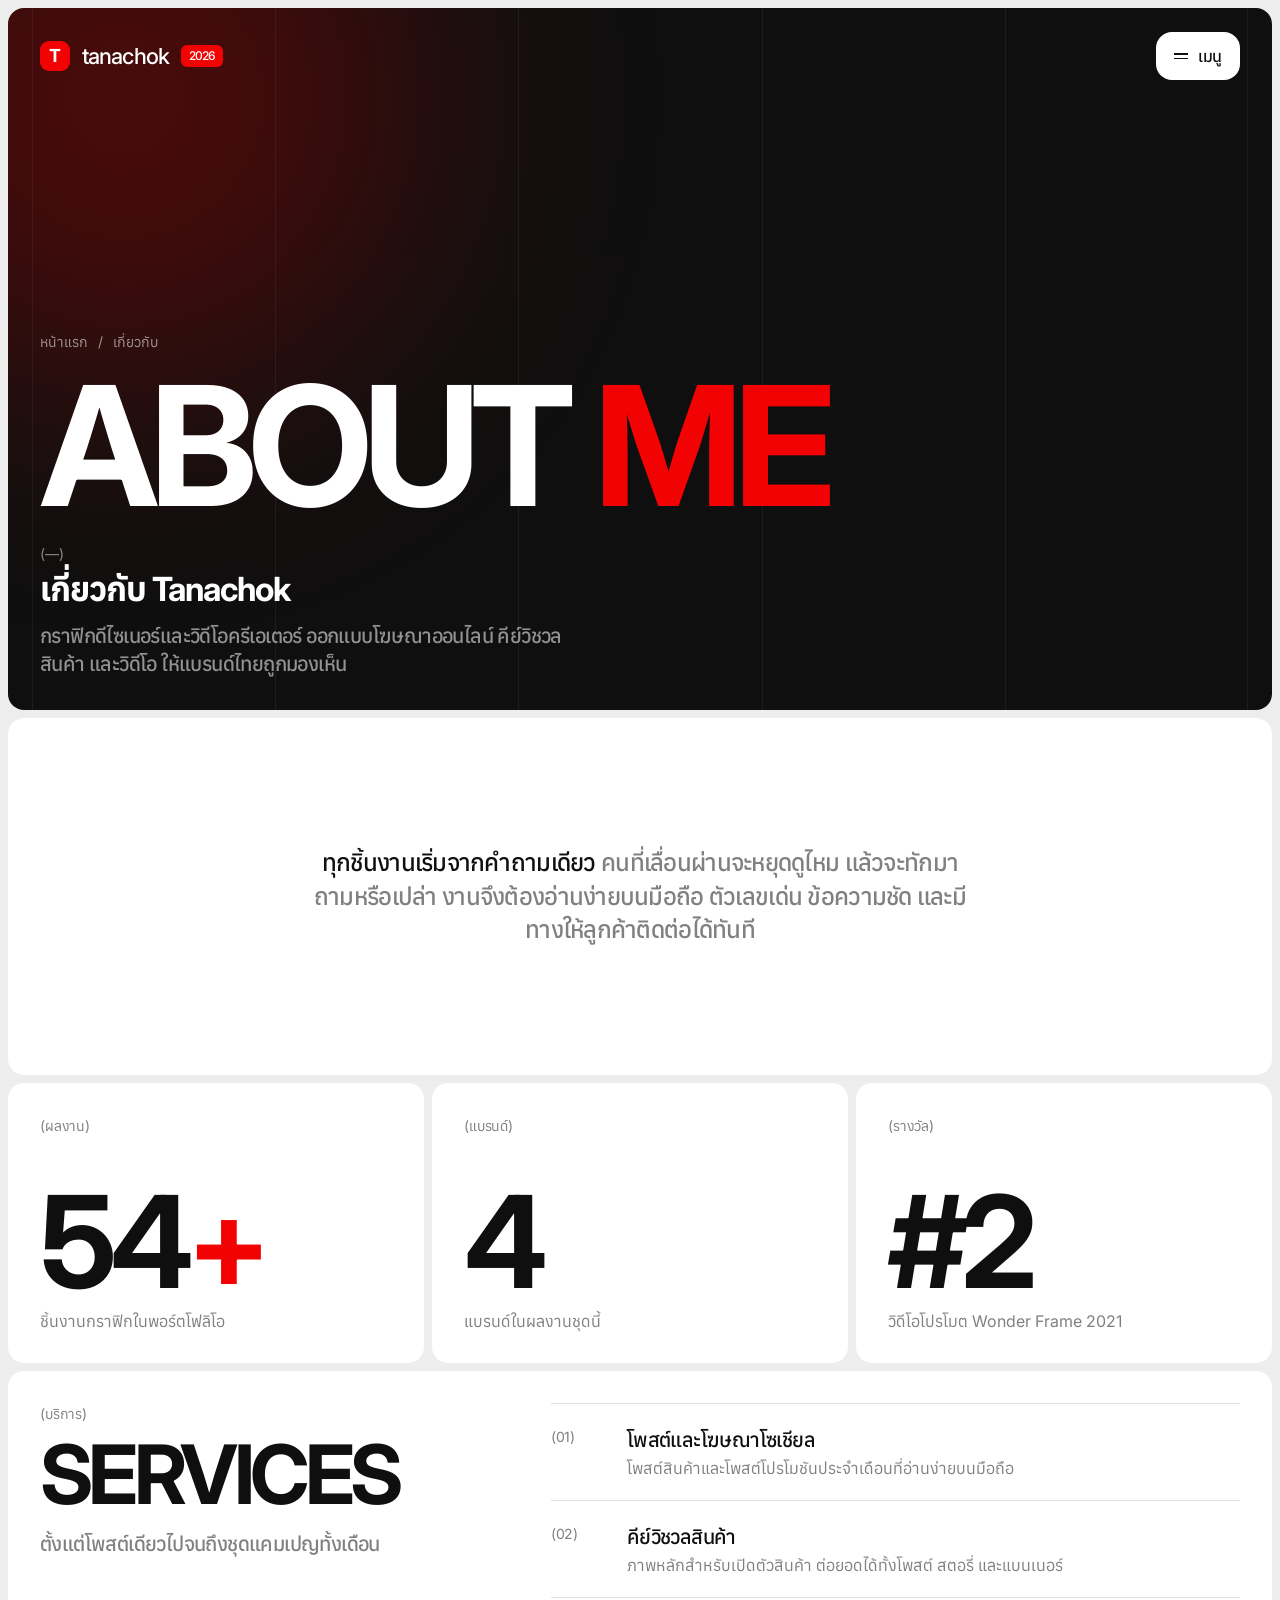
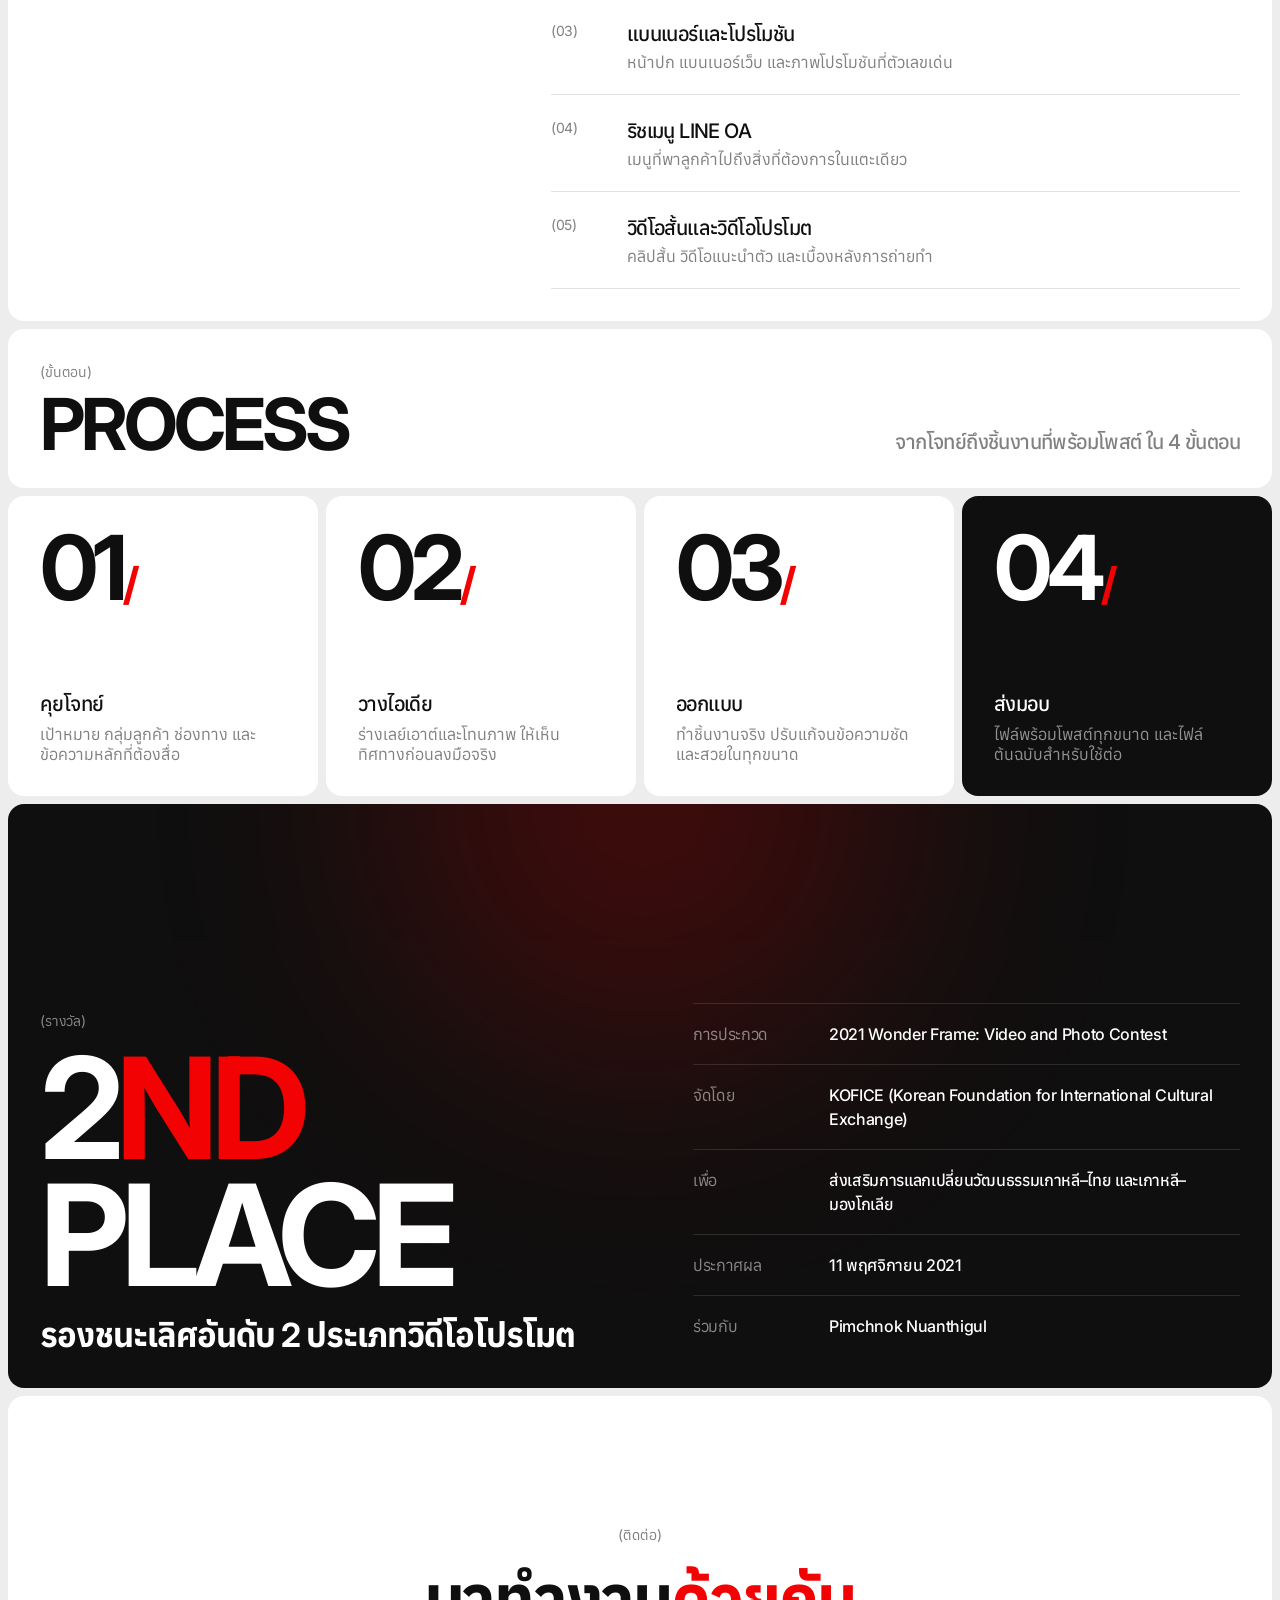
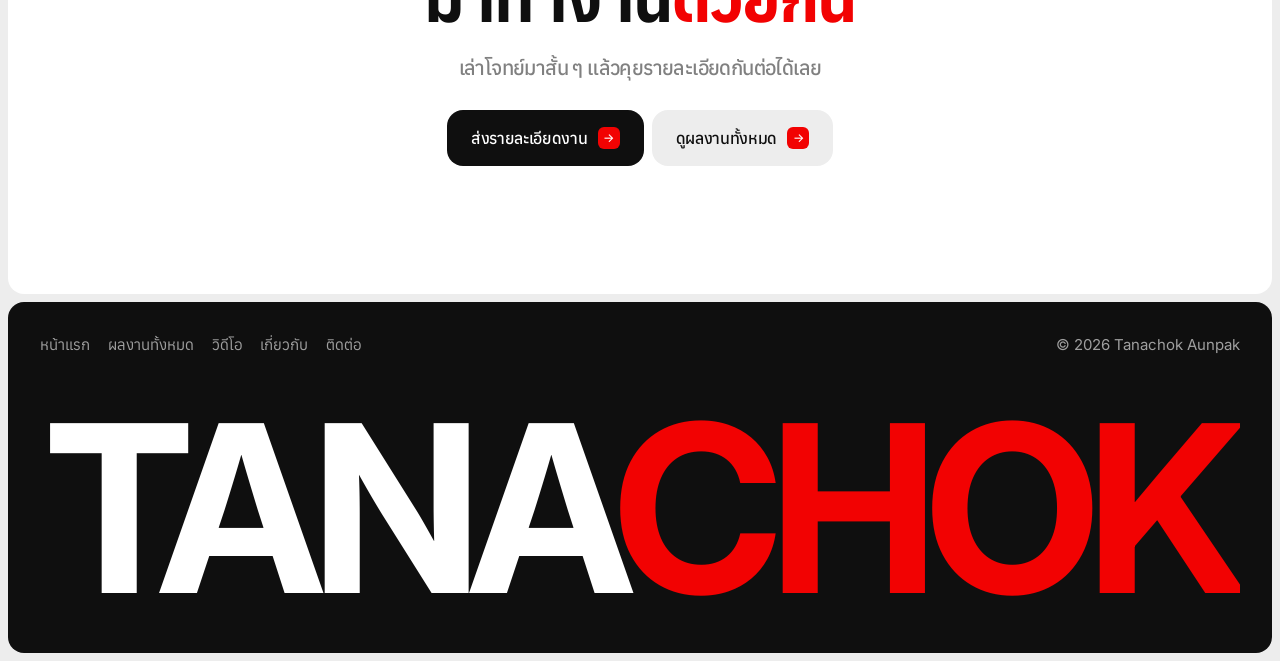
==== about.html @ 9e2f5c04 "Earth's Portfolio: Tanachok Aunpak portfolio website Co-Authored-By: Claude Opus 5.5 <noreply@anthro" ====
<!DOCTYPE html>
<html lang="th">
<head>
<meta charset="utf-8">
<meta name="viewport" content="width=device-width, initial-scale=1">
<title>เกี่ยวกับ — Tanachok Aunpak</title>
<meta name="description" content="Tanachok Aunpak กราฟิกดีไซเนอร์และวิดีโอครีเอเตอร์ บริการ ขั้นตอนการทำงาน และรางวัล">
<link rel="preconnect" href="https://fonts.googleapis.com">
<link rel="preconnect" href="https://fonts.gstatic.com" crossorigin>
<link href="https://fonts.googleapis.com/css2?family=Inter:opsz,wght@14..32,400..700&family=Anuphan:wght@400;500;700&display=swap" rel="stylesheet">
<link rel="stylesheet" href="assets/style.css">
<script type="application/ld+json">{"@context":"https://schema.org","@type":"Person","name":"Tanachok Aunpak","jobTitle":"Graphic Designer and Video Creator","award":"2nd place, Promotional Video, 2021 Wonder Frame: Video and Photo Contest (KOFICE)"}</script>
</head>
<body>
<main class="stack" id="top">
<section class="panel dark phead">
    <div class="vlines"><i></i><i></i><i></i><i></i><i></i></div>
    <span class="glow a"></span>
    <div class="bar">
      <a href="index.html" class="logo bi" style="--n:0" aria-label="Tanachok หน้าแรก"><span class="mk">T</span>tanachok<span class="badge">2026</span></a>
      <div class="menu bi" style="--n:1"><button class="menu-btn" type="button" aria-expanded="false" aria-haspopup="true"><i><b></b><b></b></i>เมนู</button><nav class="menu-list" aria-label="เมนูหลัก"><a href="index.html">หน้าแรก <span></span></a><a href="work.html">ผลงานทั้งหมด <span>(37)</span></a><hr><a href="eitanic.html">Eitanic <span>(02)</span></a><a href="sesante.html">Sesante Biolab <span>(03)</span></a><a href="tinted.html">Tinted Moisturizer <span>(04)</span></a><a href="phuriphat.html">Phuriphat Home <span>(05)</span></a><a href="video.html">วิดีโอ <span>(06)</span></a><hr><a href="about.html" aria-current="page">เกี่ยวกับ <span></span></a><a href="contact.html">ติดต่อ <span>→</span></a></nav></div>
    </div>
    <div class="in">
      <div class="crumb bi" style="--n:1"><a href="index.html">หน้าแรก</a><span>/</span><span>เกี่ยวกับ</span></div>
      <h1 class="disp fit bi" style="--n:2">About <span class="ac">me</span></h1>
      <div class="row"><div><p class="num bi" style="--n:3">(—)</p><p class="th-disp bi" style="--n:3;font-size:clamp(26px,2.6vw,40px);margin-top:6px">เกี่ยวกับ Tanachok</p><p class="t20 grey bi" style="--n:4;margin-top:12px;max-width:560px">กราฟิกดีไซเนอร์และวิดีโอครีเอเตอร์ ออกแบบโฆษณาออนไลน์ คีย์วิชวลสินค้า และวิดีโอ ให้แบรนด์ไทยถูกมองเห็น</p></div></div>
    </div>
  </section>
  <section class="panel stmt">
    <p class="t24 rv">ทุกชิ้นงานเริ่มจากคำถามเดียว <span class="grey">คนที่เลื่อนผ่านจะหยุดดูไหม แล้วจะทักมาถามหรือเปล่า งานจึงต้องอ่านง่ายบนมือถือ ตัวเลขเด่น ข้อความชัด และมีทางให้ลูกค้าติดต่อได้ทันที</span></p>
  </section>
  <section class="stats">
    <div class="panel stat rv" style="--n:0"><span class="num">(ผลงาน)</span><div><b class="disp"><span class="cu" data-to="60">60</span><span class="ac">+</span></b><p class="grey" style="margin-top:12px">ชิ้นงานกราฟิกในพอร์ตโฟลิโอ</p></div></div>
    <div class="panel stat rv" style="--n:1"><span class="num">(แบรนด์)</span><div><b class="disp"><span class="cu" data-to="4">4</span></b><p class="grey" style="margin-top:12px">แบรนด์ในผลงานชุดนี้</p></div></div>
    <div class="panel stat rv" style="--n:2"><span class="num">(รางวัล)</span><div><b class="disp">#<span class="cu" data-to="2">2</span></b><p class="grey" style="margin-top:12px">วิดีโอโปรโมต Wonder Frame 2021</p></div></div>
  </section>
  <section class="panel split" id="services">
    <div><span class="num rv">(บริการ)</span><h2 class="disp rv" style="--n:1;margin-top:14px">Services</h2><p class="t20 grey rv" style="--n:2;margin-top:18px;max-width:28ch">ตั้งแต่โพสต์เดียวไปจนถึงชุดแคมเปญทั้งเดือน</p></div>
    <div>
      <div class="srow rv"><span class="num">(01)</span><div><p class="t20">โพสต์และโฆษณาโซเชียล</p><p class="grey">โพสต์สินค้าและโพสต์โปรโมชันประจำเดือนที่อ่านง่ายบนมือถือ</p></div></div>
      <div class="srow rv"><span class="num">(02)</span><div><p class="t20">คีย์วิชวลสินค้า</p><p class="grey">ภาพหลักสำหรับเปิดตัวสินค้า ต่อยอดได้ทั้งโพสต์ สตอรี่ และแบนเนอร์</p></div></div>
      <div class="srow rv"><span class="num">(03)</span><div><p class="t20">แบนเนอร์และโปรโมชัน</p><p class="grey">หน้าปก แบนเนอร์เว็บ และภาพโปรโมชันที่ตัวเลขเด่น</p></div></div>
      <div class="srow rv"><span class="num">(04)</span><div><p class="t20">ริชเมนู LINE OA</p><p class="grey">เมนูที่พาลูกค้าไปถึงสิ่งที่ต้องการในแตะเดียว</p></div></div>
      <div class="srow rv"><span class="num">(05)</span><div><p class="t20">วิดีโอสั้นและวิดีโอโปรโมต</p><p class="grey">คลิปสั้น วิดีโอแนะนำตัว และเบื้องหลังการถ่ายทำ</p></div></div>
    </div>
  </section>
  <section class="panel strip-head" style="padding-bottom:var(--pad)"><div><span class="num rv">(ขั้นตอน)</span><h2 class="disp rv" style="--n:1;font-size:clamp(56px,5.6vw,88px);margin-top:10px">Process</h2></div><p class="t20 grey rv" style="--n:2;max-width:32ch">จากโจทย์ถึงชิ้นงานที่พร้อมโพสต์ ใน 4 ขั้นตอน</p></section>
  <section class="steps">
    <div class="panel step rv" style="--n:0"><b class="disp">01<span class="ac">/</span></b><div><p class="t20">คุยโจทย์</p><p class="grey" style="margin-top:6px">เป้าหมาย กลุ่มลูกค้า ช่องทาง และข้อความหลักที่ต้องสื่อ</p></div></div>
    <div class="panel step rv" style="--n:1"><b class="disp">02<span class="ac">/</span></b><div><p class="t20">วางไอเดีย</p><p class="grey" style="margin-top:6px">ร่างเลย์เอาต์และโทนภาพ ให้เห็นทิศทางก่อนลงมือจริง</p></div></div>
    <div class="panel step rv" style="--n:2"><b class="disp">03<span class="ac">/</span></b><div><p class="t20">ออกแบบ</p><p class="grey" style="margin-top:6px">ทำชิ้นงานจริง ปรับแก้จนข้อความชัดและสวยในทุกขนาด</p></div></div>
    <div class="panel step dark rv" style="--n:3"><b class="disp">04<span class="ac">/</span></b><div><p class="t20">ส่งมอบ</p><p class="grey" style="margin-top:6px">ไฟล์พร้อมโพสต์ทุกขนาด และไฟล์ต้นฉบับสำหรับใช้ต่อ</p></div></div>
  </section>
  <section class="panel dark award" id="award">
    <span class="glow"></span>
    <div class="grid">
      <div><span class="num rv">(รางวัล)</span><h2 class="disp rv" style="--n:1;margin-top:14px">2<span class="ac">nd</span> Place</h2><p class="th-disp rv" style="--n:2">รองชนะเลิศอันดับ 2 ประเภทวิดีโอโปรโมต</p></div>
      <dl class="dl rv" style="--n:2">
        <div><dt>การประกวด</dt><dd>2021 Wonder Frame: Video and Photo Contest</dd></div>
        <div><dt>จัดโดย</dt><dd>KOFICE (Korean Foundation for International Cultural Exchange)</dd></div>
        <div><dt>เพื่อ</dt><dd>ส่งเสริมการแลกเปลี่ยนวัฒนธรรมเกาหลี–ไทย และเกาหลี–มองโกเลีย</dd></div>
        <div><dt>ประกาศผล</dt><dd>11 พฤศจิกายน 2021</dd></div>
        <div><dt>ร่วมกับ</dt><dd>Pimchnok Nuanthigul</dd></div>
      </dl>
    </div>
  </section>
  <section class="panel cta">
    <span class="num rv">(ติดต่อ)</span>
    <h2 class="th-disp rv" style="--n:1">มาทำงาน<span class="ac">ด้วยกัน</span></h2>
    <p class="t20 grey rv" style="--n:2;margin-top:16px">เล่าโจทย์มาสั้น ๆ แล้วคุยรายละเอียดกันต่อได้เลย</p>
    <div class="btns rv" style="--n:3"><a href="contact.html" class="btn " ><span class="roll"><span>ส่งรายละเอียดงาน</span><span>ส่งรายละเอียดงาน</span></span><span class="ic">→</span></a><a href="work.html" class="btn ghost" ><span class="roll"><span>ดูผลงานทั้งหมด</span><span>ดูผลงานทั้งหมด</span></span><span class="ic">→</span></a></div>
  </section>
  <footer class="panel dark foot-panel">
    <div class="row"><nav aria-label="ลิงก์ท้ายเว็บ"><a href="index.html">หน้าแรก</a><a href="work.html">ผลงานทั้งหมด</a><a href="video.html">วิดีโอ</a><a href="about.html">เกี่ยวกับ</a><a href="contact.html">ติดต่อ</a></nav><span>© 2026 Tanachok Aunpak</span></div>
    <div class="mega disp fit">Tana<span class="ac">chok</span></div>
  </footer>
</main>

<script src="assets/site.js"></script>
</body>
</html>
---- assets/style.css ----
/* Tanachok Aunpak — portfolio
   Style: Guidy-inspired. Barlow Condensed italic display, Kanit italic for Thai display,
   Switzer + Anuphan body. Grey page, framed panels, one accent. */
:root{
  --page:#EDEDED;--ink:#0F0F0F;--white:#fff;--grey:#808080;--line:#E1E1E3;
  --acc:#F20202;
  --disp:"Inter Display","Inter","Anuphan",sans-serif;
  --body:"Inter","Anuphan",system-ui,sans-serif;
  --ease:cubic-bezier(.22,1,.36,1);
  --gap:8px;--r:16px;--pad:clamp(24px,3vw,32px);
}
*{box-sizing:border-box;margin:0;padding:0}
html{scroll-behavior:smooth;-webkit-text-size-adjust:100%}
body{background:var(--page);color:var(--ink);font-family:var(--body);font-optical-sizing:auto;font-weight:400;-webkit-font-smoothing:antialiased;overflow-x:hidden;padding:var(--gap)}
a{color:inherit;text-decoration:none}
img{display:block;max-width:100%}
button,input,textarea,select{font:inherit;color:inherit}
:focus-visible{outline:2px solid var(--acc);outline-offset:3px}
[id]{scroll-margin-top:16px}
.stack{display:grid;gap:var(--gap)}
.panel{border-radius:var(--r);background:var(--white);position:relative;overflow:hidden}
.pad{padding:var(--pad)}
.dark{background:var(--ink);color:#fff}

/* type */
.disp{font-family:var(--disp);font-style:normal;font-weight:700;text-transform:uppercase;letter-spacing:-.055em;line-height:.9;font-optical-sizing:auto}
.th-disp{font-family:"Inter","Anuphan",sans-serif;font-style:normal;font-weight:700;letter-spacing:-.03em;line-height:1.2}
.t20{font:500 20px/1.4 var(--body);letter-spacing:-.03em}
.t24{font:500 24px/1.4 var(--body);letter-spacing:-.03em}
.p{font-size:16px;line-height:1.65}
.grey{color:var(--grey)}
.dark .grey{color:rgba(255,255,255,.55)}
.num{font:400 14px/1.5 var(--body);color:var(--grey);letter-spacing:-.01em}
.dark .num{color:rgba(255,255,255,.5)}
.ac{color:var(--acc)}

/* motion */
@keyframes blurin{from{opacity:0;filter:blur(10px);transform:translateY(18px)}to{opacity:1;filter:blur(0);transform:none}}
.bi{animation:blurin .9s var(--ease) both;animation-delay:calc(var(--n,0) * 90ms + 150ms)}
.rv{opacity:0;filter:blur(10px);transform:translateY(22px);transition:opacity .9s var(--ease),filter .9s var(--ease),transform .9s var(--ease);transition-delay:calc(var(--n,0) * 80ms)}
.rv.in{opacity:1;filter:none;transform:none}
main{transition:opacity .45s var(--ease),filter .45s var(--ease),transform .45s var(--ease)}
body.leaving main{opacity:0;filter:blur(12px);transform:translateY(-10px)}

/* buttons */
.btn{display:inline-flex;align-items:center;gap:10px;height:56px;padding:0 24px;border-radius:var(--r);background:var(--ink);color:#fff;font:500 16px/1 var(--body);letter-spacing:-.02em;overflow:hidden;border:0;cursor:pointer;transition:transform .35s var(--ease)}
.btn:active{transform:scale(.97)}
.btn .roll{display:block;height:1.4em;line-height:1.4em;overflow:hidden}
.btn .roll span{display:block;transition:transform .45s var(--ease)}
.btn:hover .roll span{transform:translateY(-100%)}
.btn .ic{width:22px;height:22px;border-radius:6px;background:var(--acc);color:#fff;display:grid;place-items:center;font-size:12px;transition:transform .45s var(--ease)}
.btn:hover .ic{transform:rotate(-45deg)}
.btn.light{background:#fff;color:var(--ink)}
.btn.ghost{background:var(--page);color:var(--ink)}

/* top bar + menu */
.bar{position:absolute;left:0;right:0;top:0;z-index:20;display:flex;justify-content:space-between;align-items:center;padding:24px var(--pad)}
.logo{display:flex;align-items:center;gap:12px;font:500 22px/1 var(--body);letter-spacing:-.04em;color:#fff}
.logo .mk{width:30px;height:30px;border-radius:9px;background:var(--acc);display:grid;place-items:center;font:700 18px/1 var(--disp);color:#fff;letter-spacing:-.04em}
.badge{font:500 12px/1 var(--body);background:var(--acc);color:#fff;padding:5px 8px;border-radius:6px}
.menu{position:relative}
.menu-btn{display:flex;align-items:center;gap:10px;height:48px;padding:0 18px;border-radius:var(--r);background:#fff;color:var(--ink);border:0;font:500 16px/1 var(--body);letter-spacing:-.02em;cursor:pointer}
.menu-btn i{display:grid;gap:3px}
.menu-btn i b{display:block;width:14px;height:1.5px;background:var(--ink);transition:transform .35s var(--ease)}
.menu.open .menu-btn i b:first-child{transform:translateY(2.25px) rotate(45deg)}
.menu.open .menu-btn i b:last-child{transform:translateY(-2.25px) rotate(-45deg)}
.menu-list{position:absolute;right:0;top:56px;width:310px;background:#fff;color:var(--ink);border-radius:var(--r);padding:10px;opacity:0;transform:translateY(-8px) scale(.98);transform-origin:top right;pointer-events:none;transition:opacity .35s var(--ease),transform .4s var(--ease);box-shadow:0 20px 50px rgba(0,0,0,.18)}
.menu.open .menu-list{opacity:1;transform:none;pointer-events:auto}
.menu-list a{display:flex;justify-content:space-between;align-items:center;padding:12px;border-radius:10px;font:500 16px/1.2 var(--body);letter-spacing:-.02em;transition:background .25s}
.menu-list a:hover{background:var(--page)}
.menu-list a span{color:var(--grey);font-weight:400;font-size:14px}
.menu-list a[aria-current="page"]{background:var(--page)}
.menu-list a[aria-current="page"] span{color:var(--acc)}
.menu-list hr{border:0;border-top:1px solid var(--line);margin:6px 12px}

/* hero (home) */
.hero{min-height:calc(100svh - 16px);display:flex;flex-direction:column;justify-content:flex-end;isolation:isolate}
.vlines{position:absolute;inset:0;display:grid;grid-template-columns:repeat(5,1fr);padding:0 24px;pointer-events:none;z-index:-1}
.vlines i{border-left:1px solid rgba(255,255,255,.06)}
.vlines i:last-child{border-right:1px solid rgba(255,255,255,.06)}
.glow{position:absolute;border-radius:50%;background:var(--acc);filter:blur(130px);opacity:.26;z-index:-1;animation:drift 14s ease-in-out infinite alternate;pointer-events:none}
.glow.a{width:46vw;height:46vw;left:-14vw;top:-16vw}
.glow.b{width:34vw;height:34vw;right:-8vw;bottom:-12vw;opacity:.2;animation-delay:-6s}
@keyframes drift{to{transform:translate(4vw,3vw) scale(1.08)}}
.roles{position:absolute;left:var(--pad);top:132px;display:grid;gap:6px}
.roles span{display:flex;gap:14px;font:500 18px/1.3 var(--body);letter-spacing:-.02em;color:rgba(255,255,255,.85)}
.roles span em{font-style:normal;color:rgba(255,255,255,.4);font-weight:400;font-size:14px;width:34px}
.hero h1{position:relative;z-index:1;padding:0 clamp(16px,2vw,24px);font-size:clamp(96px,15.6vw,260px);text-align:right;white-space:nowrap}
.hero .foot{display:flex;justify-content:space-between;align-items:flex-end;gap:32px;padding:28px var(--pad) var(--pad)}
.hero .foot p{max-width:520px}

/* page head (inner pages) */
.phead{min-height:min(78svh,720px);display:flex;flex-direction:column;justify-content:flex-end;isolation:isolate}
.phead .in{padding:0 var(--pad) var(--pad);display:grid;grid-template-columns:minmax(0,1fr);gap:22px}
.phead h1,.next .fit{min-width:0;max-width:100%}
.phead h1{font-size:clamp(88px,13vw,220px);white-space:nowrap}
.phead .row{display:flex;justify-content:space-between;align-items:flex-end;gap:32px;flex-wrap:wrap}
.phead .row p{max-width:560px}
.crumb{display:flex;gap:10px;align-items:center;font:400 14px/1 var(--body);color:rgba(255,255,255,.55)}
.crumb a:hover{color:#fff}

/* fit-to-width words */
.fit{white-space:nowrap}

/* contents cards */
.cgrid{display:grid;grid-template-columns:repeat(3,1fr);gap:var(--gap)}
.card{display:flex;flex-direction:column;justify-content:space-between;min-height:451px;padding:var(--pad);transition:background .4s var(--ease)}
.card .hd{display:flex;justify-content:space-between;gap:16px}
.card .vis{position:relative;flex:1;display:grid;place-items:center;margin:20px 0}
.card .vis .f{position:absolute;width:42%;aspect-ratio:3/4;border-radius:12px;overflow:hidden;background:var(--page);box-shadow:0 12px 30px rgba(0,0,0,.12);transition:transform .7s var(--ease)}
.card .vis .f img{width:100%;height:100%;object-fit:cover}
.card .vis .f:nth-child(1){transform:rotate(-10deg) translateX(-34%)}
.card .vis .f:nth-child(2){transform:translateY(-4%);z-index:2}
.card .vis .f:nth-child(3){transform:rotate(10deg) translateX(34%)}
.card:hover .vis .f:nth-child(1){transform:rotate(-14deg) translateX(-56%)}
.card:hover .vis .f:nth-child(2){transform:translateY(-10%) scale(1.04)}
.card:hover .vis .f:nth-child(3){transform:rotate(14deg) translateX(56%)}
.card:hover{background:#FAFAFA}
.card.dark:hover{background:#181818}
.card .go{display:flex;justify-content:space-between;align-items:center}
.card .go b{width:28px;height:28px;border-radius:8px;background:var(--page);display:grid;place-items:center;font-weight:400;transition:transform .45s var(--ease),background .3s,color .3s}
.card:hover .go b{transform:rotate(-45deg);background:var(--acc);color:#fff}
.card.dark .go b{background:rgba(255,255,255,.1)}
.rings{position:relative;width:min(290px,70%);aspect-ratio:1/1}
.rings i{position:absolute;inset:0;margin:auto;border-radius:50%;background:var(--acc);transition:transform .7s var(--ease)}
.rings i:nth-child(1){width:100%;height:100%;opacity:.1}
.rings i:nth-child(2){width:75%;height:75%;opacity:.18}
.rings i:nth-child(3){width:50%;height:50%;opacity:.9}
.rings b{position:absolute;inset:0;display:grid;place-items:center;font:700 56px/1 var(--disp);color:#fff;letter-spacing:-.05em}
.card:hover .rings i:nth-child(1){transform:scale(1.06)}
.card:hover .rings i:nth-child(2){transform:scale(1.1)}
.card .big{font-size:clamp(84px,8vw,128px)}

/* statement */
.stmt{text-align:center;padding:clamp(80px,10vw,140px) 24px}
.stmt p{max-width:660px;margin:0 auto}
.stmt .btn{margin-top:28px}

/* stats */
.stats{display:grid;grid-template-columns:repeat(3,1fr);gap:var(--gap)}
.stat{padding:var(--pad);display:flex;flex-direction:column;justify-content:space-between;min-height:280px}
.stat b{display:block;font-size:clamp(96px,10vw,160px)}

/* recent strip */
.strip-head{display:flex;justify-content:space-between;align-items:flex-end;gap:24px;padding:var(--pad) var(--pad) 0}
.strip{display:grid;grid-template-columns:repeat(6,1fr);gap:var(--gap);padding:24px var(--pad) var(--pad)}
.strip a{aspect-ratio:1/1;border-radius:12px;overflow:hidden;background:var(--page)}
.strip img{width:100%;height:100%;object-fit:cover;transition:transform .9s var(--ease)}
.strip a:hover img{transform:scale(1.06)}

/* split panels */
.split{display:grid;grid-template-columns:minmax(0,.8fr) minmax(0,1.2fr);gap:clamp(24px,4vw,64px);padding:var(--pad)}
.split h2{font-size:clamp(64px,6.4vw,104px)}
.srow{display:grid;grid-template-columns:60px 1fr;gap:16px;padding:22px 0;border-top:1px solid var(--line);transition:padding .45s var(--ease)}
.srow:last-child{border-bottom:1px solid var(--line)}
.srow:hover{padding-left:12px}
.srow .t20{transition:color .3s}
.srow:hover .t20{color:var(--acc)}
.srow p.grey{margin-top:4px}
.dark .srow{border-color:rgba(255,255,255,.12)}

/* steps */
.steps{display:grid;grid-template-columns:repeat(4,1fr);gap:var(--gap)}
.step{padding:var(--pad);min-height:300px;display:flex;flex-direction:column;justify-content:space-between}
.step b{font-size:clamp(72px,7vw,112px)}
.step b .ac{font-size:.5em}

/* award */
.award{padding:var(--pad);isolation:isolate}
.award .glow{width:40vw;height:40vw;left:30%;top:-20vw;opacity:.22}
.award .grid{display:grid;grid-template-columns:minmax(0,1.1fr) minmax(0,1fr);gap:clamp(24px,4vw,64px);align-items:end;min-height:520px}
.award h2{font-size:clamp(96px,11vw,180px)}
.award .th-disp{font-size:clamp(28px,2.6vw,40px);margin-top:18px}
.dl div{display:grid;grid-template-columns:120px 1fr;gap:16px;padding:18px 0;border-top:1px solid var(--line);font:500 16px/1.5 var(--body);letter-spacing:-.02em}
.dl dt{color:var(--grey);font-weight:400}
.dark .dl div{border-color:rgba(255,255,255,.12)}
.dark .dl dt{color:rgba(255,255,255,.5)}

/* cta panel */
.cta{text-align:center;padding:clamp(80px,10vw,140px) 24px}
.cta h2{font-size:clamp(40px,5vw,72px);max-width:14ch;margin:16px auto 0}
.cta .btns{display:flex;justify-content:center;flex-wrap:wrap;gap:var(--gap);margin-top:28px}

/* work gallery */
.filters{display:flex;flex-wrap:wrap;gap:8px;align-items:center;padding:var(--pad)}
.filters .lbl{font:400 14px/1 var(--body);color:var(--grey);margin-right:6px}
.filters .sep{width:1px;height:28px;background:var(--line);margin:0 8px}
.chip{height:40px;padding:0 16px;border-radius:800px;border:0;background:var(--page);font:500 15px/1 var(--body);letter-spacing:-.02em;cursor:pointer;transition:background .3s,color .3s}
.chip:hover{background:#E2E2E2}
.chip[aria-pressed="true"]{background:var(--ink);color:#fff}
.chip small{font-weight:400;opacity:.55;margin-left:6px}
.count{margin-left:auto;font:400 14px/1 var(--body);color:var(--grey)}
.masonry{columns:3;column-gap:var(--gap)}
.tile{break-inside:avoid;margin-bottom:var(--gap);display:block;width:100%;border:0;text-align:left;cursor:zoom-in;padding:10px;background:#fff;border-radius:var(--r);transition:opacity .4s var(--ease),transform .4s var(--ease)}
.tile .im{border-radius:10px;overflow:hidden;background:var(--page)}
.tile img{width:100%;height:auto;transition:transform .9s var(--ease)}
.tile:hover img{transform:scale(1.035)}
.tile .cap{display:flex;justify-content:space-between;gap:12px;padding:12px 6px 4px;font:500 15px/1.3 var(--body);letter-spacing:-.02em}
.tile .cap span{color:var(--grey);font-weight:400;font-size:14px}
.tile.hide{display:none}

/* lightbox */
.lb{position:fixed;inset:0;z-index:100;background:rgba(15,15,15,.94);display:grid;grid-template-rows:auto 1fr auto;opacity:0;pointer-events:none;transition:opacity .35s var(--ease)}
.lb.open{opacity:1;pointer-events:auto}
.lb .top{display:flex;justify-content:space-between;align-items:center;padding:20px 24px;color:#fff}
.lb .stage{display:grid;place-items:center;padding:0 72px;min-height:0}
.lb .stage img{max-width:100%;max-height:calc(100svh - 170px);border-radius:12px;object-fit:contain;transition:opacity .25s,filter .35s}
.lb .stage img.swap{opacity:0;filter:blur(8px)}
.lb .bot{display:flex;justify-content:center;gap:8px;padding:20px}
.lb button{height:44px;min-width:44px;padding:0 16px;border-radius:12px;border:0;background:rgba(255,255,255,.1);color:#fff;cursor:pointer;font:500 15px/1 var(--body);transition:background .25s}
.lb button:hover{background:var(--acc)}
.lb .cap{font:500 15px/1.4 var(--body)}
.lb .cap span{color:rgba(255,255,255,.55);font-weight:400;margin-left:10px}

/* case study */
.meta4{display:grid;grid-template-columns:repeat(4,1fr);gap:var(--gap)}
.meta4 div{padding:var(--pad)}
.meta4 dt{font:400 14px/1 var(--body);color:var(--grey);margin-bottom:12px}
.meta4 dd{font:500 20px/1.35 var(--body);letter-spacing:-.03em}
.two{display:grid;grid-template-columns:1fr 1fr;gap:var(--gap)}
.two .panel{padding:var(--pad);min-height:320px;display:flex;flex-direction:column;justify-content:space-between;gap:40px}
.two h3{font-size:clamp(56px,5vw,80px)}
.feature{padding:var(--pad)}
.feature .im{max-width:min(100%,860px);margin:0 auto;border-radius:12px;overflow:hidden;background:var(--page);cursor:zoom-in}
.feature .im img{width:100%;height:auto}
.palette{display:flex;gap:var(--gap);margin-top:14px}
.palette i{flex:1;height:64px;border-radius:12px;position:relative}
.palette i span{position:absolute;left:10px;bottom:8px;font:500 12px/1 var(--body);font-style:normal;color:#fff;mix-blend-mode:difference}
.next>div{min-width:0;flex:1}
.next{display:flex;justify-content:space-between;align-items:flex-end;gap:24px;padding:var(--pad);min-height:340px;isolation:isolate}
.next .disp{font-size:clamp(88px,12vw,200px)}
.next .arrow{width:72px;height:72px;border-radius:20px;background:var(--acc);color:#fff;display:grid;place-items:center;font-size:28px;transition:transform .5s var(--ease)}
.next:hover .arrow{transform:rotate(-45deg)}

/* contact */
.ways{display:grid;gap:var(--gap)}
.ways a,.ways div{display:flex;justify-content:space-between;align-items:center;gap:16px;padding:20px 22px;border-radius:12px;background:var(--page);font:500 18px/1.3 var(--body);letter-spacing:-.02em}
.ways small{font:400 14px/1 var(--body);color:var(--grey)}
.form{display:grid;gap:18px}
.form[hidden]{display:none}
.field{display:grid;gap:8px}
.field label{font:400 14px/1 var(--body);color:var(--grey)}
.field input,.field textarea{width:100%;border:0;border-radius:12px;background:var(--page);padding:16px 18px;font:500 17px/1.4 var(--body);letter-spacing:-.02em;resize:vertical}
.field input:focus,.field textarea:focus{outline:2px solid var(--ink);outline-offset:0}
.field .err{font:400 13px/1.3 var(--body);color:var(--acc);display:none}
.field.bad .err{display:block}
.field.bad input,.field.bad textarea{outline:2px solid var(--acc)}
.chips{display:flex;flex-wrap:wrap;gap:8px}
.done{display:none;padding:22px;border-radius:12px;background:var(--page)}
.done.on{display:block}
.done pre{white-space:pre-wrap;font:400 15px/1.6 var(--body);margin:14px 0;background:#fff;border-radius:10px;padding:14px}

/* footer */
.foot-panel{padding:var(--pad)}
.foot-panel .row{display:flex;justify-content:space-between;gap:16px;flex-wrap:wrap;font:400 15px/1.4 var(--body);color:rgba(255,255,255,.6)}
.foot-panel nav{display:flex;flex-wrap:wrap;gap:18px}
.foot-panel nav a:hover{color:#fff}
.mega{font-size:clamp(90px,19vw,340px);text-align:center;margin:48px 0 8px;white-space:nowrap;overflow:hidden}

/* mobile */
@media (max-width:1000px){
  .meta4{grid-template-columns:1fr 1fr}
  .steps{grid-template-columns:1fr 1fr}
  .masonry{columns:2}
}
@media (max-width:760px){
  .hero h1{font-size:25vw;text-align:left}
  .hero .foot{flex-direction:column;align-items:flex-start}
  .roles{top:110px}
  .vlines{grid-template-columns:repeat(3,1fr)}
  .phead{min-height:62svh}
  .phead h1{font-size:22vw}
  .cgrid,.stats,.two,.split,.award .grid{grid-template-columns:1fr}
  .card{min-height:400px}
  .award .grid{min-height:0}
  .strip{grid-template-columns:repeat(3,1fr)}
  .strip-head{flex-direction:column;align-items:flex-start}
  .steps{grid-template-columns:1fr}
  .step{min-height:220px}
  .meta4{grid-template-columns:1fr 1fr}
  .masonry{columns:1}
  .filters .sep{display:none}
  .count{margin-left:0;width:100%}
  .lb .stage{padding:0 12px}
  .menu-list{width:min(310px,calc(100vw - 48px))}
  .badge{display:none}
  .next{flex-direction:column;align-items:flex-start;min-height:260px}
}
@media (prefers-reduced-motion:reduce){
  html{scroll-behavior:auto}
  .bi,.glow{animation:none}
  .rv{filter:none;transform:none;transition:opacity .4s}
  main{transition:none}
}

/* video */
.vfeat{display:grid;grid-template-columns:minmax(0,1.4fr) minmax(0,1fr);gap:clamp(24px,4vw,64px);padding:var(--pad);align-items:end}
.vgrid{columns:4;column-gap:var(--gap)}
.vcard{break-inside:avoid;margin-bottom:var(--gap);display:block;background:#fff;border-radius:var(--r);padding:10px;transition:opacity .4s var(--ease)}
.vcard.hide{display:none}
.vthumb{position:relative;border-radius:10px;overflow:hidden;background:var(--ink)}
.vthumb img{width:100%;height:auto;transition:transform .9s var(--ease),filter .5s}
.vcard:hover .vthumb img,.vfeat:hover .vthumb img{transform:scale(1.04);filter:brightness(.85)}
.play{position:absolute;left:50%;top:50%;width:58px;height:58px;margin:-29px 0 0 -29px;border-radius:50%;background:var(--acc);color:#fff;display:grid;place-items:center;font-size:18px;padding-left:3px;box-shadow:0 10px 30px rgba(0,0,0,.25);transition:transform .45s var(--ease)}
.vcard:hover .play,.vfeat:hover .play{transform:scale(1.12)}
.vbadge{position:absolute;left:10px;top:10px;font:500 12px/1 var(--body);background:rgba(15,15,15,.75);color:#fff;padding:7px 9px;border-radius:8px}
.vcard .cap{padding:12px 6px 4px}
.vcard .cap p{font:500 16px/1.35 var(--body);letter-spacing:-.02em}
.vcard .cap .row{display:flex;justify-content:space-between;align-items:center;gap:10px;margin-top:8px;font:400 13px/1 var(--body);color:var(--grey)}
.vcard .cap .alt{color:var(--ink);text-decoration:underline;text-underline-offset:3px}
.vcard .cap .alt:hover{color:var(--acc)}
.note{font:400 14px/1.5 var(--body);color:var(--grey)}
@media (max-width:1100px){.vgrid{columns:3}}
@media (max-width:760px){.vgrid{columns:2}.vfeat{grid-template-columns:1fr}.play{width:46px;height:46px;margin:-23px 0 0 -23px}}
@media (max-width:420px){.vgrid{columns:1}}
.ways div{background:none;border-radius:0;border-bottom:1px solid var(--line);padding:18px 2px;min-height:58px}
.ways div:first-child{border-top:1px solid var(--line)}
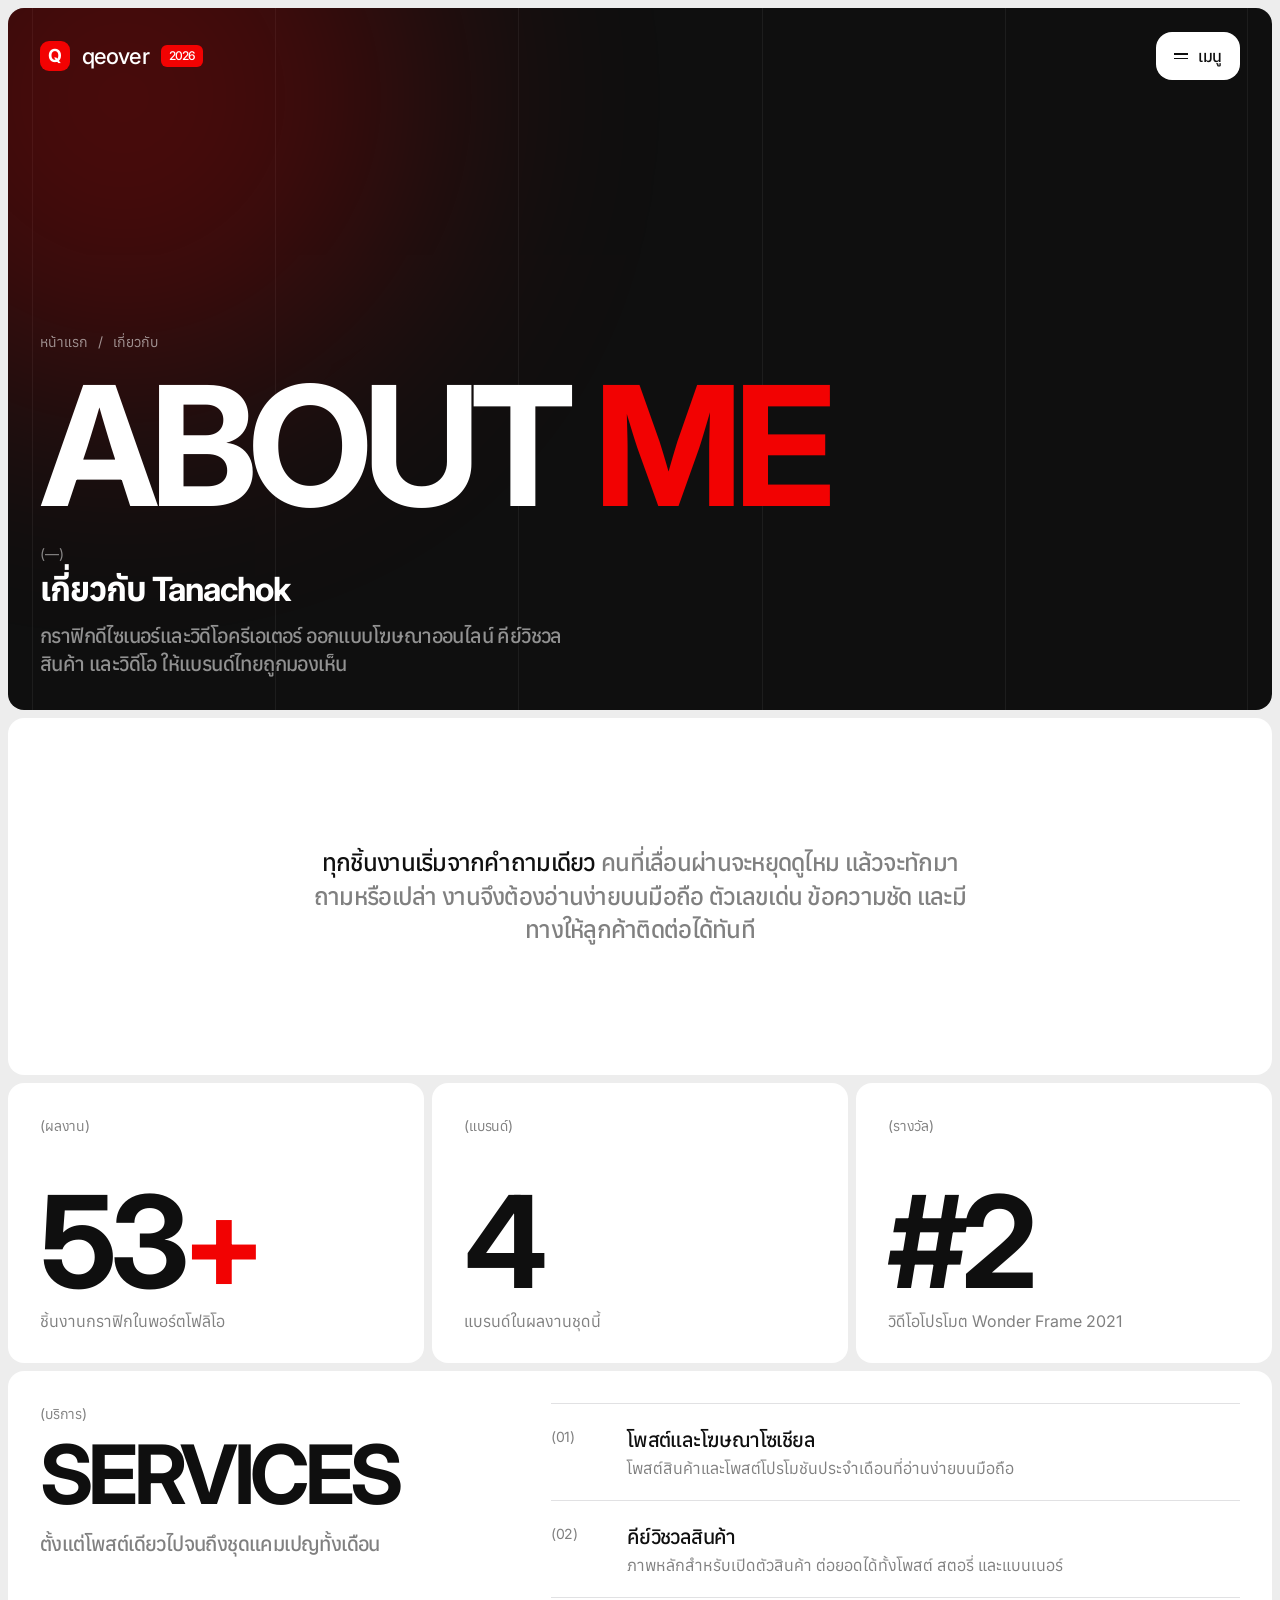
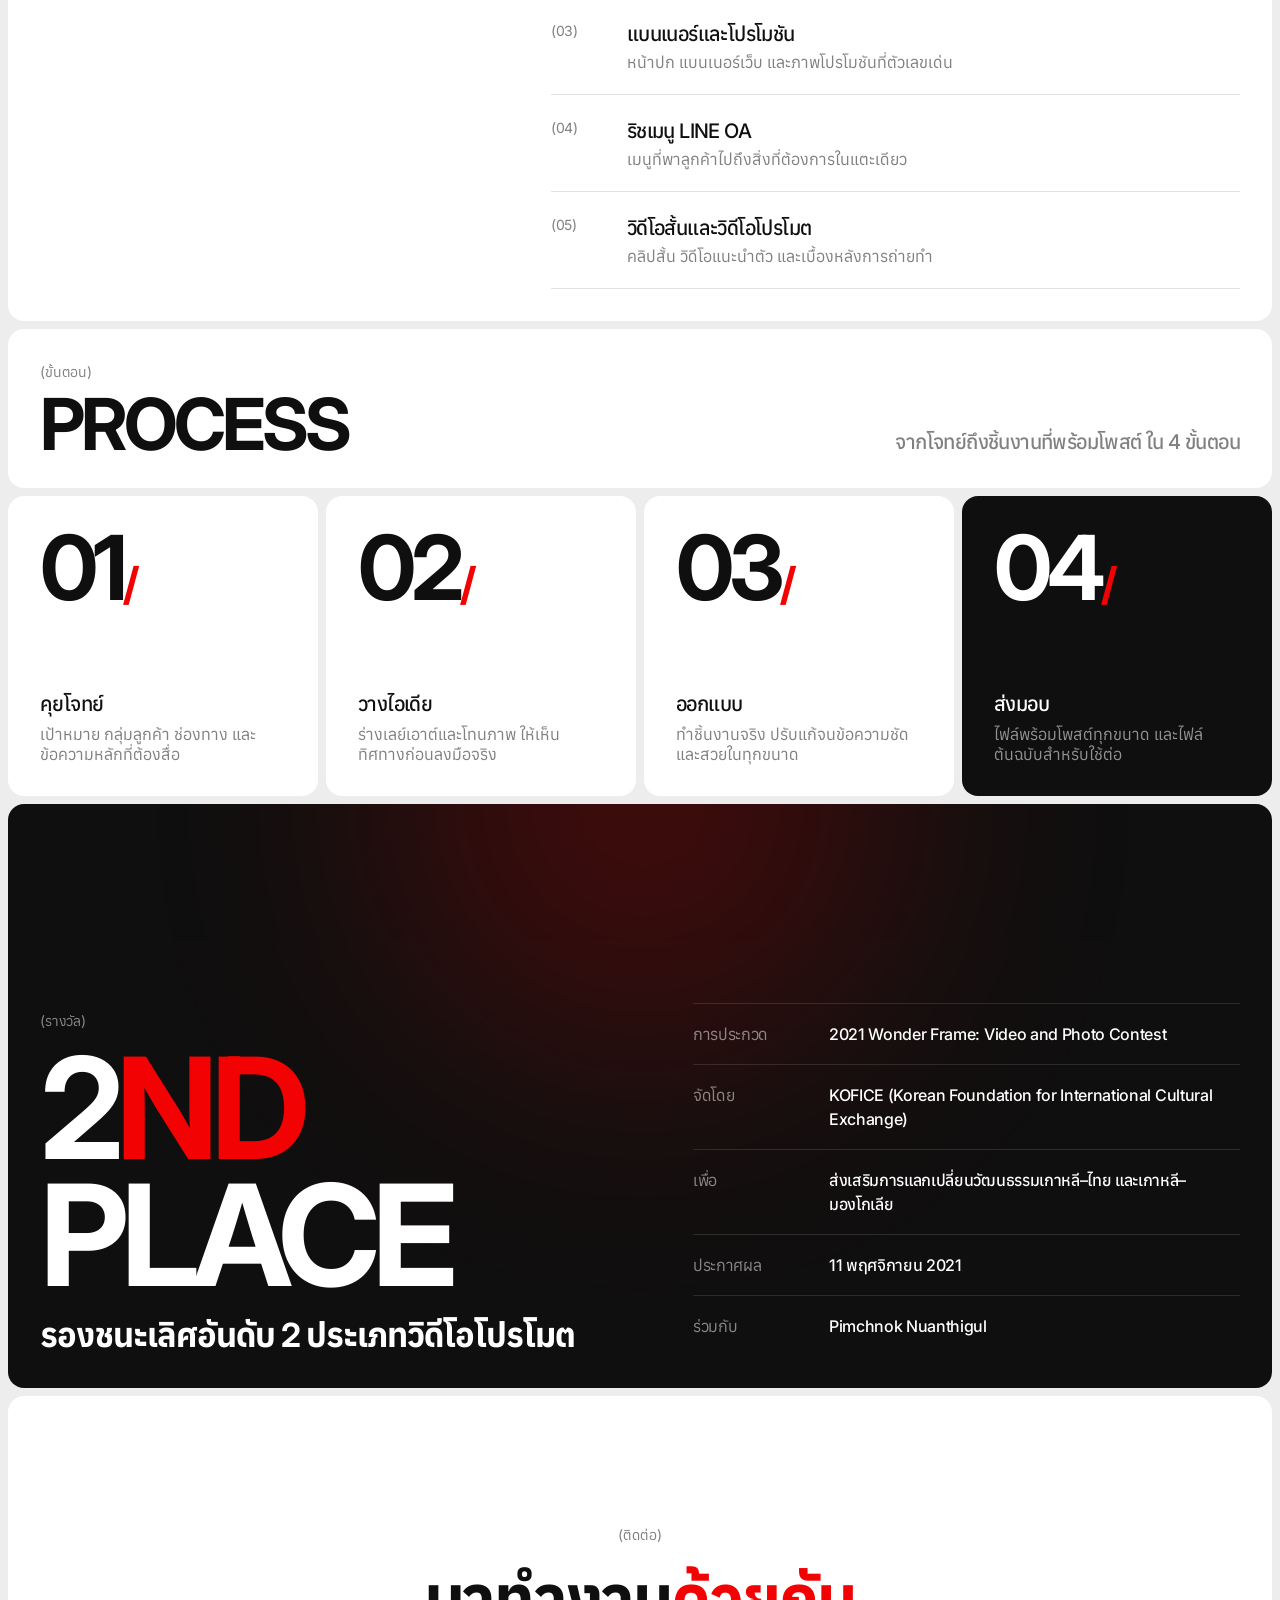
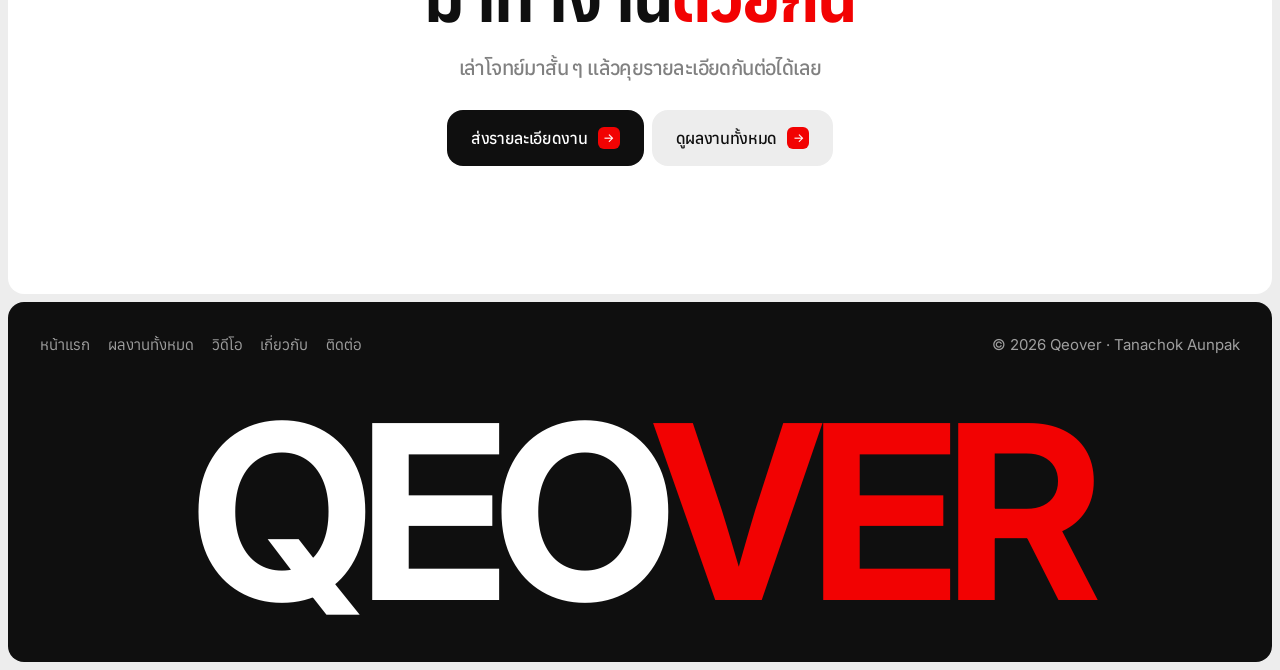
==== commit 44b09385: "Rename portfolio brand to Qeover Logo, hero, page titles and footer now use Qeover; Tanachok Aunpak " ====
--- a/about.html
+++ b/about.html
@@ -3,13 +3,13 @@
 <head>
 <meta charset="utf-8">
 <meta name="viewport" content="width=device-width, initial-scale=1">
-<title>เกี่ยวกับ — Tanachok Aunpak</title>
+<title>เกี่ยวกับ — Qeover</title>
 <meta name="description" content="Tanachok Aunpak กราฟิกดีไซเนอร์และวิดีโอครีเอเตอร์ บริการ ขั้นตอนการทำงาน และรางวัล">
 <link rel="preconnect" href="https://fonts.googleapis.com">
 <link rel="preconnect" href="https://fonts.gstatic.com" crossorigin>
 <link href="https://fonts.googleapis.com/css2?family=Inter:opsz,wght@14..32,400..700&family=Anuphan:wght@400;500;700&display=swap" rel="stylesheet">
 <link rel="stylesheet" href="assets/style.css">
-<script type="application/ld+json">{"@context":"https://schema.org","@type":"Person","name":"Tanachok Aunpak","jobTitle":"Graphic Designer and Video Creator","award":"2nd place, Promotional Video, 2021 Wonder Frame: Video and Photo Contest (KOFICE)"}</script>
+<script type="application/ld+json">{"@context":"https://schema.org","@type":"Person","name":"Tanachok Aunpak","brand":"Qeover","jobTitle":"Graphic Designer and Video Creator","award":"2nd place, Promotional Video, 2021 Wonder Frame: Video and Photo Contest (KOFICE)"}</script>
 </head>
 <body>
 <main class="stack" id="top">
@@ -17,7 +17,7 @@
     <div class="vlines"><i></i><i></i><i></i><i></i><i></i></div>
     <span class="glow a"></span>
     <div class="bar">
-      <a href="index.html" class="logo bi" style="--n:0" aria-label="Tanachok หน้าแรก"><span class="mk">T</span>tanachok<span class="badge">2026</span></a>
+      <a href="index.html" class="logo bi" style="--n:0" aria-label="Qeover หน้าแรก"><span class="mk">Q</span>qeover<span class="badge">2026</span></a>
       <div class="menu bi" style="--n:1"><button class="menu-btn" type="button" aria-expanded="false" aria-haspopup="true"><i><b></b><b></b></i>เมนู</button><nav class="menu-list" aria-label="เมนูหลัก"><a href="index.html">หน้าแรก <span></span></a><a href="work.html">ผลงานทั้งหมด <span>(37)</span></a><hr><a href="eitanic.html">Eitanic <span>(02)</span></a><a href="sesante.html">Sesante Biolab <span>(03)</span></a><a href="tinted.html">Tinted Moisturizer <span>(04)</span></a><a href="phuriphat.html">Phuriphat Home <span>(05)</span></a><a href="video.html">วิดีโอ <span>(06)</span></a><hr><a href="about.html" aria-current="page">เกี่ยวกับ <span></span></a><a href="contact.html">ติดต่อ <span>→</span></a></nav></div>
     </div>
     <div class="in">
@@ -71,8 +71,8 @@
     <div class="btns rv" style="--n:3"><a href="contact.html" class="btn " ><span class="roll"><span>ส่งรายละเอียดงาน</span><span>ส่งรายละเอียดงาน</span></span><span class="ic">→</span></a><a href="work.html" class="btn ghost" ><span class="roll"><span>ดูผลงานทั้งหมด</span><span>ดูผลงานทั้งหมด</span></span><span class="ic">→</span></a></div>
   </section>
   <footer class="panel dark foot-panel">
-    <div class="row"><nav aria-label="ลิงก์ท้ายเว็บ"><a href="index.html">หน้าแรก</a><a href="work.html">ผลงานทั้งหมด</a><a href="video.html">วิดีโอ</a><a href="about.html">เกี่ยวกับ</a><a href="contact.html">ติดต่อ</a></nav><span>© 2026 Tanachok Aunpak</span></div>
-    <div class="mega disp fit">Tana<span class="ac">chok</span></div>
+    <div class="row"><nav aria-label="ลิงก์ท้ายเว็บ"><a href="index.html">หน้าแรก</a><a href="work.html">ผลงานทั้งหมด</a><a href="video.html">วิดีโอ</a><a href="about.html">เกี่ยวกับ</a><a href="contact.html">ติดต่อ</a></nav><span>© 2026 Qeover · Tanachok Aunpak</span></div>
+    <div class="mega disp fit">Qeo<span class="ac">ver</span></div>
   </footer>
 </main>
 
--- a/assets/style.css
+++ b/assets/style.css
@@ -85,7 +85,7 @@
 .roles{position:absolute;left:var(--pad);top:132px;display:grid;gap:6px}
 .roles span{display:flex;gap:14px;font:500 18px/1.3 var(--body);letter-spacing:-.02em;color:rgba(255,255,255,.85)}
 .roles span em{font-style:normal;color:rgba(255,255,255,.4);font-weight:400;font-size:14px;width:34px}
-.hero h1{position:relative;z-index:1;padding:0 clamp(16px,2vw,24px);font-size:clamp(96px,15.6vw,260px);text-align:right;white-space:nowrap}
+.hero h1{position:relative;z-index:1;padding:0 clamp(16px,2vw,24px);font-size:clamp(96px,23vw,420px);text-align:right;white-space:nowrap}
 .hero .foot{display:flex;justify-content:space-between;align-items:flex-end;gap:32px;padding:28px var(--pad) var(--pad)}
 .hero .foot p{max-width:520px}
 
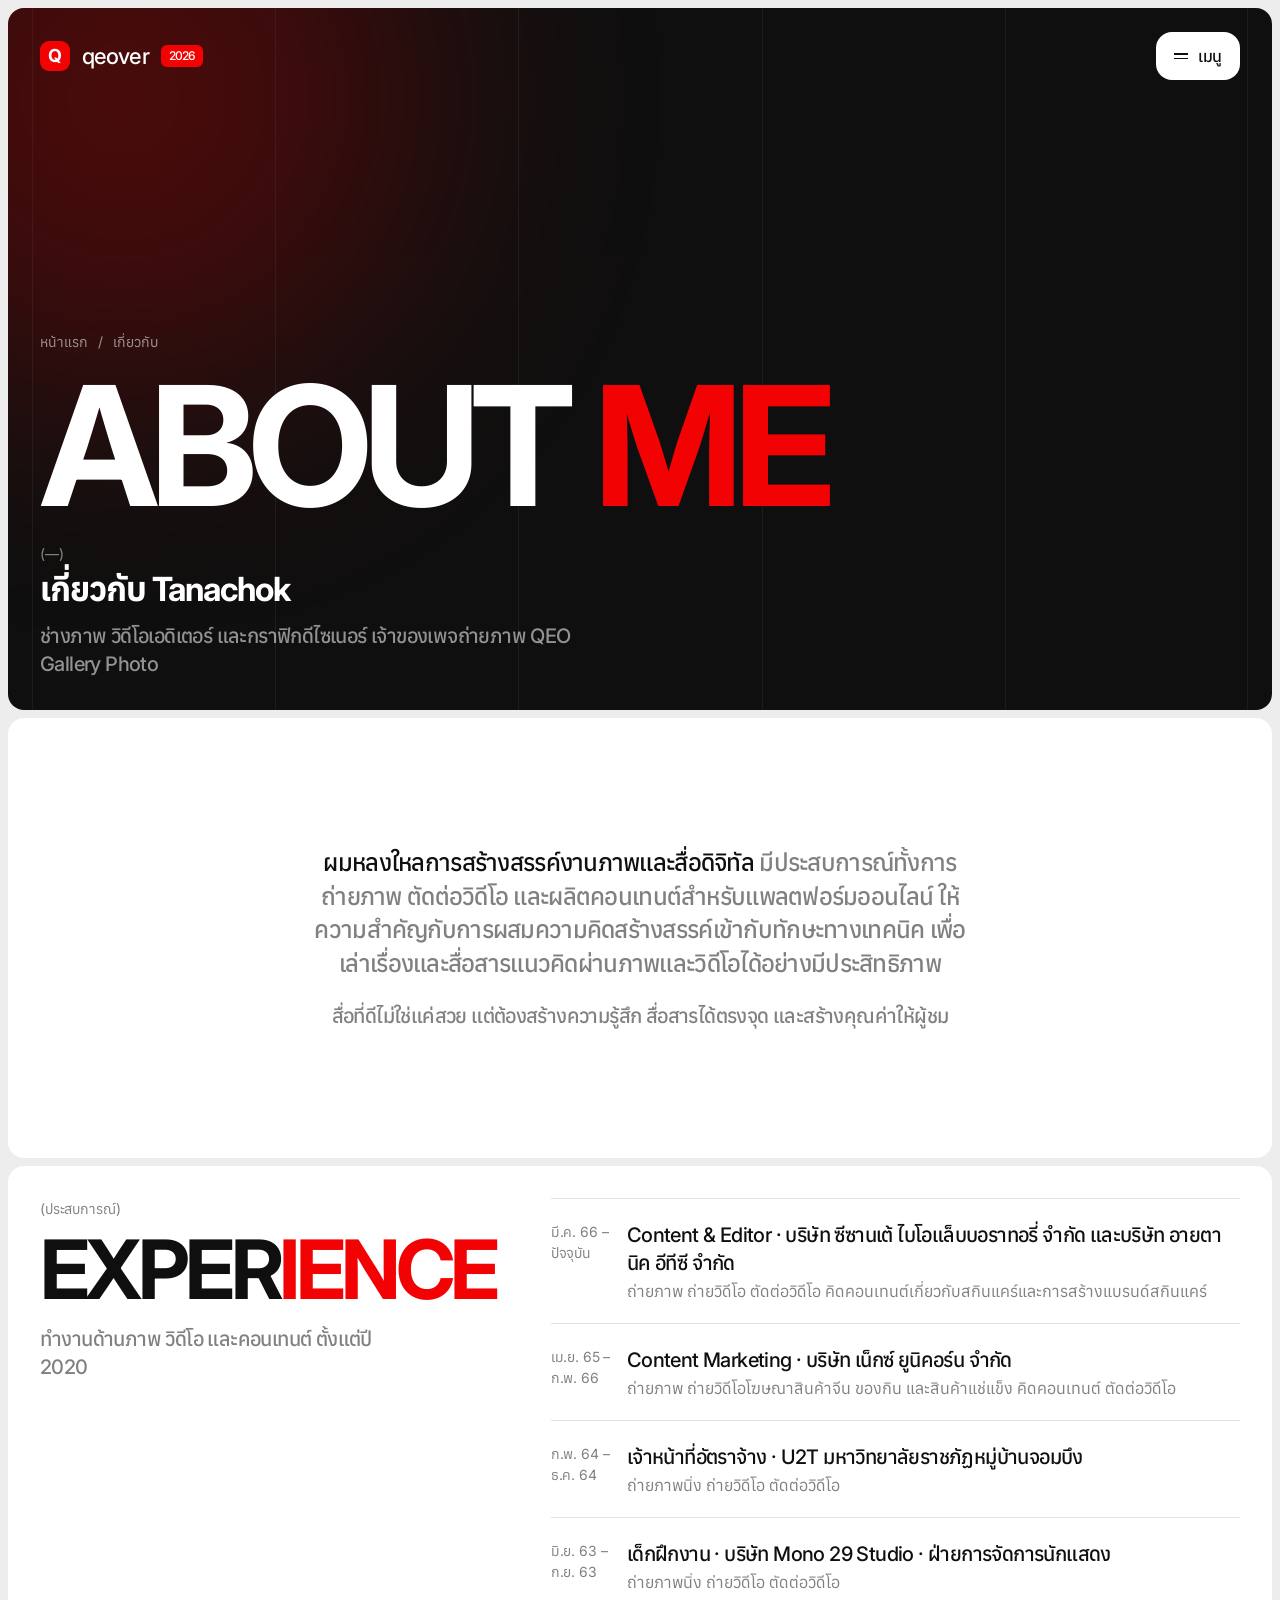
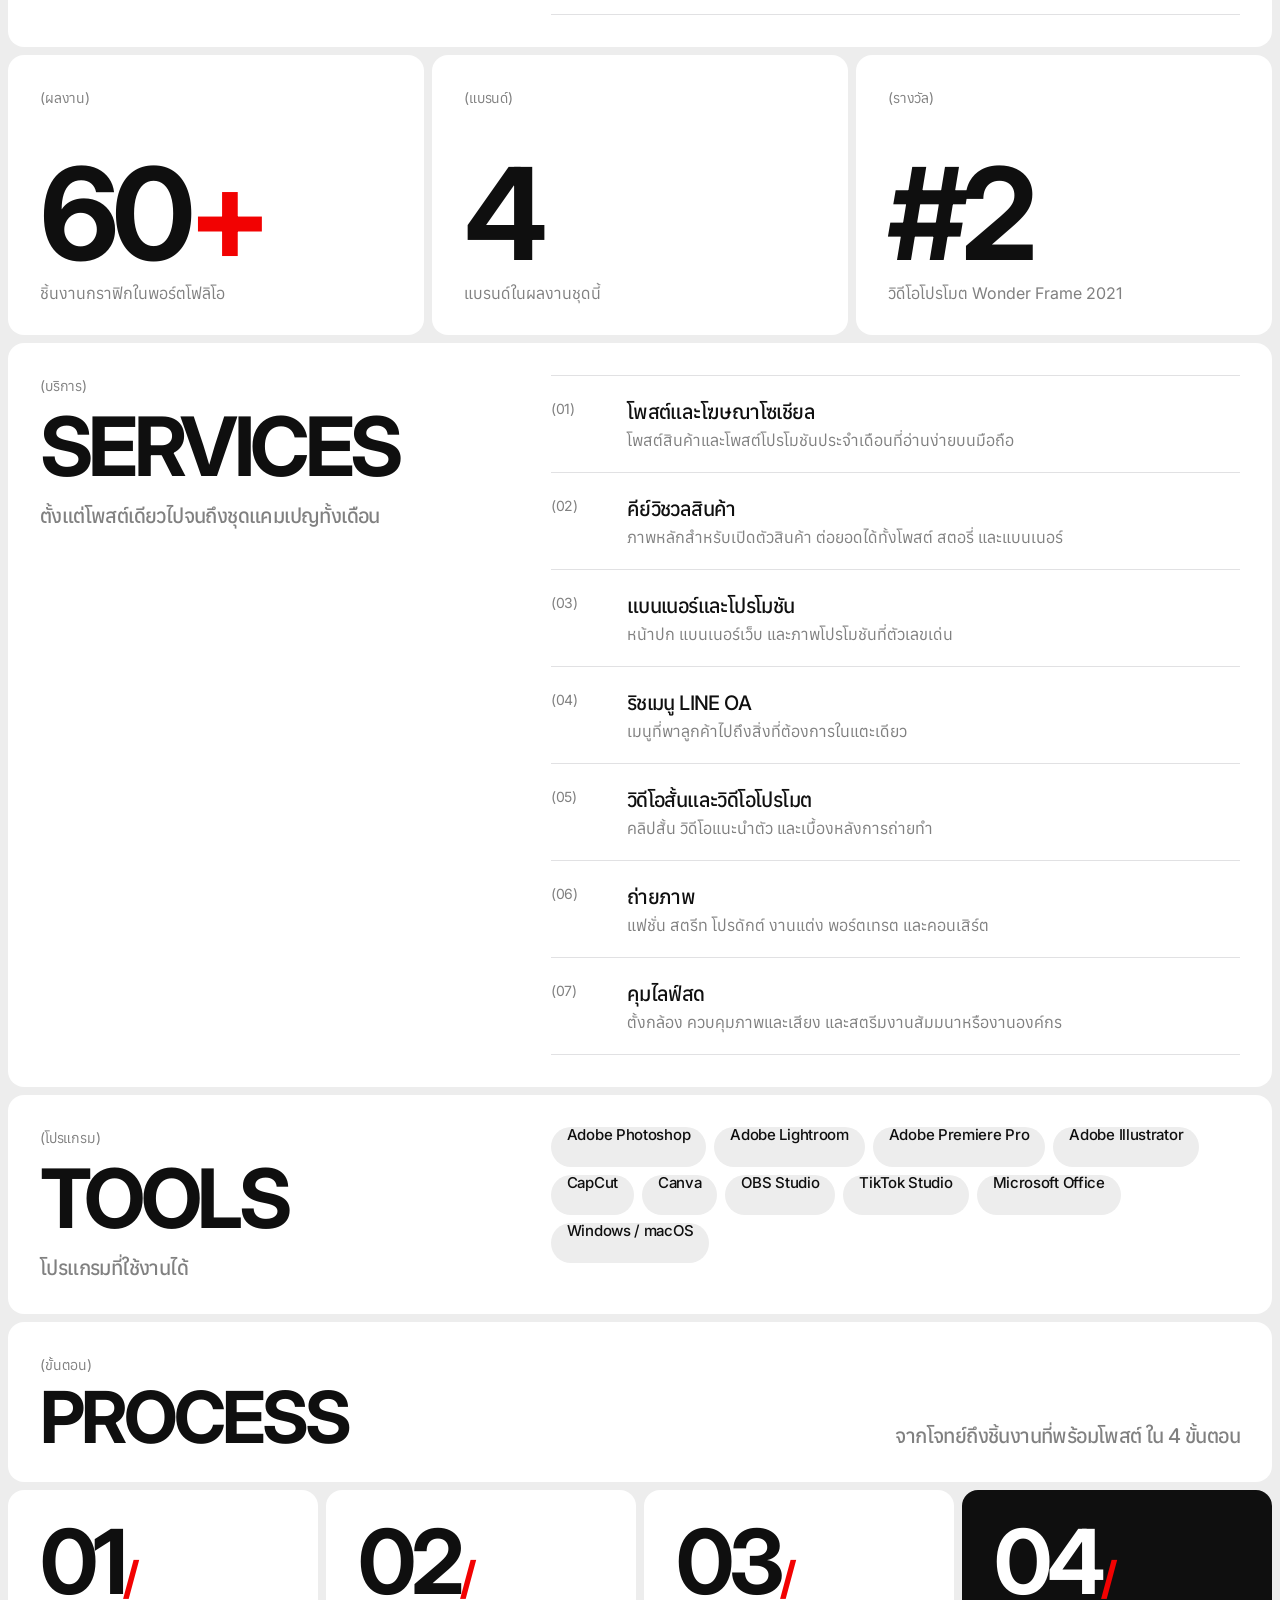
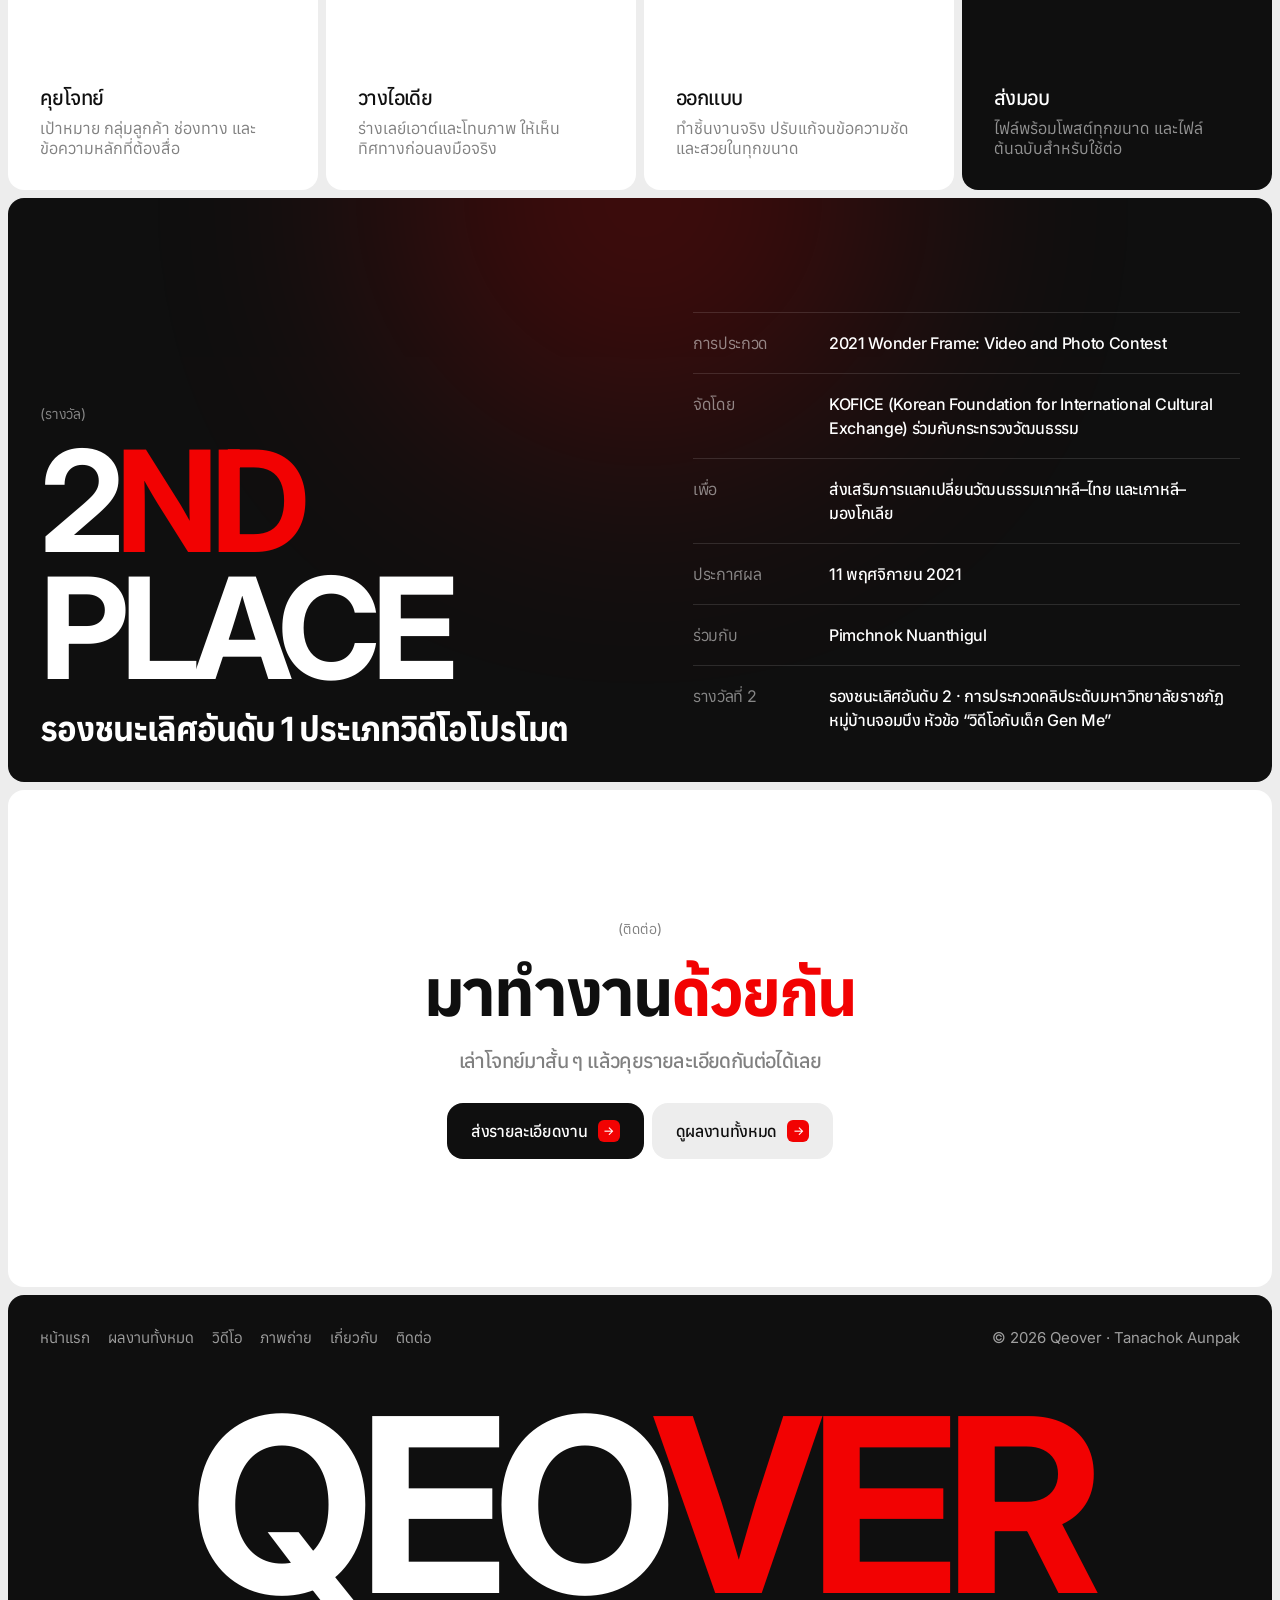
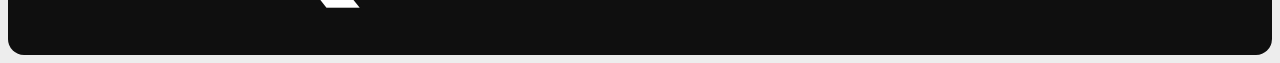
==== commit 5480f8ba: "Add photography page, experience, tools and YouTube work From the Canva portfolio: photography page " ====
--- a/about.html
+++ b/about.html
@@ -4,7 +4,7 @@
 <meta charset="utf-8">
 <meta name="viewport" content="width=device-width, initial-scale=1">
 <title>เกี่ยวกับ — Qeover</title>
-<meta name="description" content="Tanachok Aunpak กราฟิกดีไซเนอร์และวิดีโอครีเอเตอร์ บริการ ขั้นตอนการทำงาน และรางวัล">
+<meta name="description" content="Tanachok Aunpak ช่างภาพ วิดีโอเอดิเตอร์ และกราฟิกดีไซเนอร์ ประสบการณ์ บริการ โปรแกรม และรางวัล">
 <link rel="preconnect" href="https://fonts.googleapis.com">
 <link rel="preconnect" href="https://fonts.gstatic.com" crossorigin>
 <link href="https://fonts.googleapis.com/css2?family=Inter:opsz,wght@14..32,400..700&family=Anuphan:wght@400;500;700&display=swap" rel="stylesheet">
@@ -18,16 +18,21 @@
     <span class="glow a"></span>
     <div class="bar">
       <a href="index.html" class="logo bi" style="--n:0" aria-label="Qeover หน้าแรก"><span class="mk">Q</span>qeover<span class="badge">2026</span></a>
-      <div class="menu bi" style="--n:1"><button class="menu-btn" type="button" aria-expanded="false" aria-haspopup="true"><i><b></b><b></b></i>เมนู</button><nav class="menu-list" aria-label="เมนูหลัก"><a href="index.html">หน้าแรก <span></span></a><a href="work.html">ผลงานทั้งหมด <span>(37)</span></a><hr><a href="eitanic.html">Eitanic <span>(02)</span></a><a href="sesante.html">Sesante Biolab <span>(03)</span></a><a href="tinted.html">Tinted Moisturizer <span>(04)</span></a><a href="phuriphat.html">Phuriphat Home <span>(05)</span></a><a href="video.html">วิดีโอ <span>(06)</span></a><hr><a href="about.html" aria-current="page">เกี่ยวกับ <span></span></a><a href="contact.html">ติดต่อ <span>→</span></a></nav></div>
+      <div class="menu bi" style="--n:1"><button class="menu-btn" type="button" aria-expanded="false" aria-haspopup="true"><i><b></b><b></b></i>เมนู</button><nav class="menu-list" aria-label="เมนูหลัก"><a href="index.html">หน้าแรก <span></span></a><a href="work.html">ผลงานทั้งหมด <span>(37)</span></a><hr><a href="eitanic.html">Eitanic <span>(02)</span></a><a href="sesante.html">Sesante Biolab <span>(03)</span></a><a href="tinted.html">Tinted Moisturizer <span>(04)</span></a><a href="phuriphat.html">Phuriphat Home <span>(05)</span></a><a href="video.html">วิดีโอ <span>(06)</span></a><a href="photo.html">ภาพถ่าย <span>(07)</span></a><hr><a href="about.html" aria-current="page">เกี่ยวกับ <span></span></a><a href="contact.html">ติดต่อ <span>→</span></a></nav></div>
     </div>
     <div class="in">
       <div class="crumb bi" style="--n:1"><a href="index.html">หน้าแรก</a><span>/</span><span>เกี่ยวกับ</span></div>
       <h1 class="disp fit bi" style="--n:2">About <span class="ac">me</span></h1>
-      <div class="row"><div><p class="num bi" style="--n:3">(—)</p><p class="th-disp bi" style="--n:3;font-size:clamp(26px,2.6vw,40px);margin-top:6px">เกี่ยวกับ Tanachok</p><p class="t20 grey bi" style="--n:4;margin-top:12px;max-width:560px">กราฟิกดีไซเนอร์และวิดีโอครีเอเตอร์ ออกแบบโฆษณาออนไลน์ คีย์วิชวลสินค้า และวิดีโอ ให้แบรนด์ไทยถูกมองเห็น</p></div></div>
+      <div class="row"><div><p class="num bi" style="--n:3">(—)</p><p class="th-disp bi" style="--n:3;font-size:clamp(26px,2.6vw,40px);margin-top:6px">เกี่ยวกับ Tanachok</p><p class="t20 grey bi" style="--n:4;margin-top:12px;max-width:560px">ช่างภาพ วิดีโอเอดิเตอร์ และกราฟิกดีไซเนอร์ เจ้าของเพจถ่ายภาพ QEO Gallery Photo</p></div></div>
     </div>
   </section>
   <section class="panel stmt">
-    <p class="t24 rv">ทุกชิ้นงานเริ่มจากคำถามเดียว <span class="grey">คนที่เลื่อนผ่านจะหยุดดูไหม แล้วจะทักมาถามหรือเปล่า งานจึงต้องอ่านง่ายบนมือถือ ตัวเลขเด่น ข้อความชัด และมีทางให้ลูกค้าติดต่อได้ทันที</span></p>
+    <p class="t24 rv">ผมหลงใหลการสร้างสรรค์งานภาพและสื่อดิจิทัล <span class="grey">มีประสบการณ์ทั้งการถ่ายภาพ ตัดต่อวิดีโอ และผลิตคอนเทนต์สำหรับแพลตฟอร์มออนไลน์ ให้ความสำคัญกับการผสมความคิดสร้างสรรค์เข้ากับทักษะทางเทคนิค เพื่อเล่าเรื่องและสื่อสารแนวคิดผ่านภาพและวิดีโอได้อย่างมีประสิทธิภาพ</span></p>
+    <p class="t20 grey rv" style="--n:1;margin-top:22px">สื่อที่ดีไม่ใช่แค่สวย แต่ต้องสร้างความรู้สึก สื่อสารได้ตรงจุด และสร้างคุณค่าให้ผู้ชม</p>
+  </section>
+  <section class="panel split" id="experience">
+    <div><span class="num rv">(ประสบการณ์)</span><h2 class="disp fit rv" style="--n:1;margin-top:14px">Exper<span class="ac">ience</span></h2><p class="t20 grey rv" style="--n:2;margin-top:18px;max-width:28ch">ทำงานด้านภาพ วิดีโอ และคอนเทนต์ ตั้งแต่ปี 2020</p></div>
+    <div><div class="srow rv"><span class="num">มี.ค. 66 – ปัจจุบัน</span><div><p class="t20">Content & Editor · บริษัท ซีซานเต้ ไบโอแล็บบอราทอรี่ จำกัด และบริษัท อายตานิค อีทีซี จำกัด</p><p class="grey">ถ่ายภาพ ถ่ายวิดีโอ ตัดต่อวิดีโอ คิดคอนเทนต์เกี่ยวกับสกินแคร์และการสร้างแบรนด์สกินแคร์</p></div></div><div class="srow rv"><span class="num">เม.ย. 65 – ก.พ. 66</span><div><p class="t20">Content Marketing · บริษัท เน็กซ์ ยูนิคอร์น จำกัด</p><p class="grey">ถ่ายภาพ ถ่ายวิดีโอโฆษณาสินค้าจีน ของกิน และสินค้าแช่แข็ง คิดคอนเทนต์ ตัดต่อวิดีโอ</p></div></div><div class="srow rv"><span class="num">ก.พ. 64 – ธ.ค. 64</span><div><p class="t20">เจ้าหน้าที่อัตราจ้าง · U2T มหาวิทยาลัยราชภัฏหมู่บ้านจอมบึง</p><p class="grey">ถ่ายภาพนิ่ง ถ่ายวิดีโอ ตัดต่อวิดีโอ</p></div></div><div class="srow rv"><span class="num">มิ.ย. 63 – ก.ย. 63</span><div><p class="t20">เด็กฝึกงาน · บริษัท Mono 29 Studio · ฝ่ายการจัดการนักแสดง</p><p class="grey">ถ่ายภาพนิ่ง ถ่ายวิดีโอ ตัดต่อวิดีโอ</p></div></div></div>
   </section>
   <section class="stats">
     <div class="panel stat rv" style="--n:0"><span class="num">(ผลงาน)</span><div><b class="disp"><span class="cu" data-to="60">60</span><span class="ac">+</span></b><p class="grey" style="margin-top:12px">ชิ้นงานกราฟิกในพอร์ตโฟลิโอ</p></div></div>
@@ -42,7 +47,13 @@
       <div class="srow rv"><span class="num">(03)</span><div><p class="t20">แบนเนอร์และโปรโมชัน</p><p class="grey">หน้าปก แบนเนอร์เว็บ และภาพโปรโมชันที่ตัวเลขเด่น</p></div></div>
       <div class="srow rv"><span class="num">(04)</span><div><p class="t20">ริชเมนู LINE OA</p><p class="grey">เมนูที่พาลูกค้าไปถึงสิ่งที่ต้องการในแตะเดียว</p></div></div>
       <div class="srow rv"><span class="num">(05)</span><div><p class="t20">วิดีโอสั้นและวิดีโอโปรโมต</p><p class="grey">คลิปสั้น วิดีโอแนะนำตัว และเบื้องหลังการถ่ายทำ</p></div></div>
+      <div class="srow rv"><span class="num">(06)</span><div><p class="t20">ถ่ายภาพ</p><p class="grey">แฟชั่น สตรีท โปรดักต์ งานแต่ง พอร์ตเทรต และคอนเสิร์ต</p></div></div>
+      <div class="srow rv"><span class="num">(07)</span><div><p class="t20">คุมไลฟ์สด</p><p class="grey">ตั้งกล้อง ควบคุมภาพและเสียง และสตรีมงานสัมมนาหรืองานองค์กร</p></div></div>
     </div>
+  </section>
+  <section class="panel split" id="tools">
+    <div><span class="num rv">(โปรแกรม)</span><h2 class="disp rv" style="--n:1;margin-top:14px">Tools</h2><p class="t20 grey rv" style="--n:2;margin-top:18px;max-width:28ch">โปรแกรมที่ใช้งานได้</p></div>
+    <div class="chips rv" style="align-content:start"><span class="chip" style="cursor:default">Adobe Photoshop</span><span class="chip" style="cursor:default">Adobe Lightroom</span><span class="chip" style="cursor:default">Adobe Premiere Pro</span><span class="chip" style="cursor:default">Adobe Illustrator</span><span class="chip" style="cursor:default">CapCut</span><span class="chip" style="cursor:default">Canva</span><span class="chip" style="cursor:default">OBS Studio</span><span class="chip" style="cursor:default">TikTok Studio</span><span class="chip" style="cursor:default">Microsoft Office</span><span class="chip" style="cursor:default">Windows / macOS</span></div>
   </section>
   <section class="panel strip-head" style="padding-bottom:var(--pad)"><div><span class="num rv">(ขั้นตอน)</span><h2 class="disp rv" style="--n:1;font-size:clamp(56px,5.6vw,88px);margin-top:10px">Process</h2></div><p class="t20 grey rv" style="--n:2;max-width:32ch">จากโจทย์ถึงชิ้นงานที่พร้อมโพสต์ ใน 4 ขั้นตอน</p></section>
   <section class="steps">
@@ -54,13 +65,14 @@
   <section class="panel dark award" id="award">
     <span class="glow"></span>
     <div class="grid">
-      <div><span class="num rv">(รางวัล)</span><h2 class="disp rv" style="--n:1;margin-top:14px">2<span class="ac">nd</span> Place</h2><p class="th-disp rv" style="--n:2">รองชนะเลิศอันดับ 2 ประเภทวิดีโอโปรโมต</p></div>
+      <div><span class="num rv">(รางวัล)</span><h2 class="disp rv" style="--n:1;margin-top:14px">2<span class="ac">nd</span> Place</h2><p class="th-disp rv" style="--n:2">รองชนะเลิศอันดับ 1 ประเภทวิดีโอโปรโมต</p></div>
       <dl class="dl rv" style="--n:2">
         <div><dt>การประกวด</dt><dd>2021 Wonder Frame: Video and Photo Contest</dd></div>
-        <div><dt>จัดโดย</dt><dd>KOFICE (Korean Foundation for International Cultural Exchange)</dd></div>
+        <div><dt>จัดโดย</dt><dd>KOFICE (Korean Foundation for International Cultural Exchange) ร่วมกับกระทรวงวัฒนธรรม</dd></div>
         <div><dt>เพื่อ</dt><dd>ส่งเสริมการแลกเปลี่ยนวัฒนธรรมเกาหลี–ไทย และเกาหลี–มองโกเลีย</dd></div>
         <div><dt>ประกาศผล</dt><dd>11 พฤศจิกายน 2021</dd></div>
         <div><dt>ร่วมกับ</dt><dd>Pimchnok Nuanthigul</dd></div>
+        <div><dt>รางวัลที่ 2</dt><dd>รองชนะเลิศอันดับ 2 · การประกวดคลิประดับมหาวิทยาลัยราชภัฏหมู่บ้านจอมบึง หัวข้อ “วิดีโอกับเด็ก Gen Me”</dd></div>
       </dl>
     </div>
   </section>
@@ -71,7 +83,7 @@
     <div class="btns rv" style="--n:3"><a href="contact.html" class="btn " ><span class="roll"><span>ส่งรายละเอียดงาน</span><span>ส่งรายละเอียดงาน</span></span><span class="ic">→</span></a><a href="work.html" class="btn ghost" ><span class="roll"><span>ดูผลงานทั้งหมด</span><span>ดูผลงานทั้งหมด</span></span><span class="ic">→</span></a></div>
   </section>
   <footer class="panel dark foot-panel">
-    <div class="row"><nav aria-label="ลิงก์ท้ายเว็บ"><a href="index.html">หน้าแรก</a><a href="work.html">ผลงานทั้งหมด</a><a href="video.html">วิดีโอ</a><a href="about.html">เกี่ยวกับ</a><a href="contact.html">ติดต่อ</a></nav><span>© 2026 Qeover · Tanachok Aunpak</span></div>
+    <div class="row"><nav aria-label="ลิงก์ท้ายเว็บ"><a href="index.html">หน้าแรก</a><a href="work.html">ผลงานทั้งหมด</a><a href="video.html">วิดีโอ</a><a href="photo.html">ภาพถ่าย</a><a href="about.html">เกี่ยวกับ</a><a href="contact.html">ติดต่อ</a></nav><span>© 2026 Qeover · Tanachok Aunpak</span></div>
     <div class="mega disp fit">Qeo<span class="ac">ver</span></div>
   </footer>
 </main>
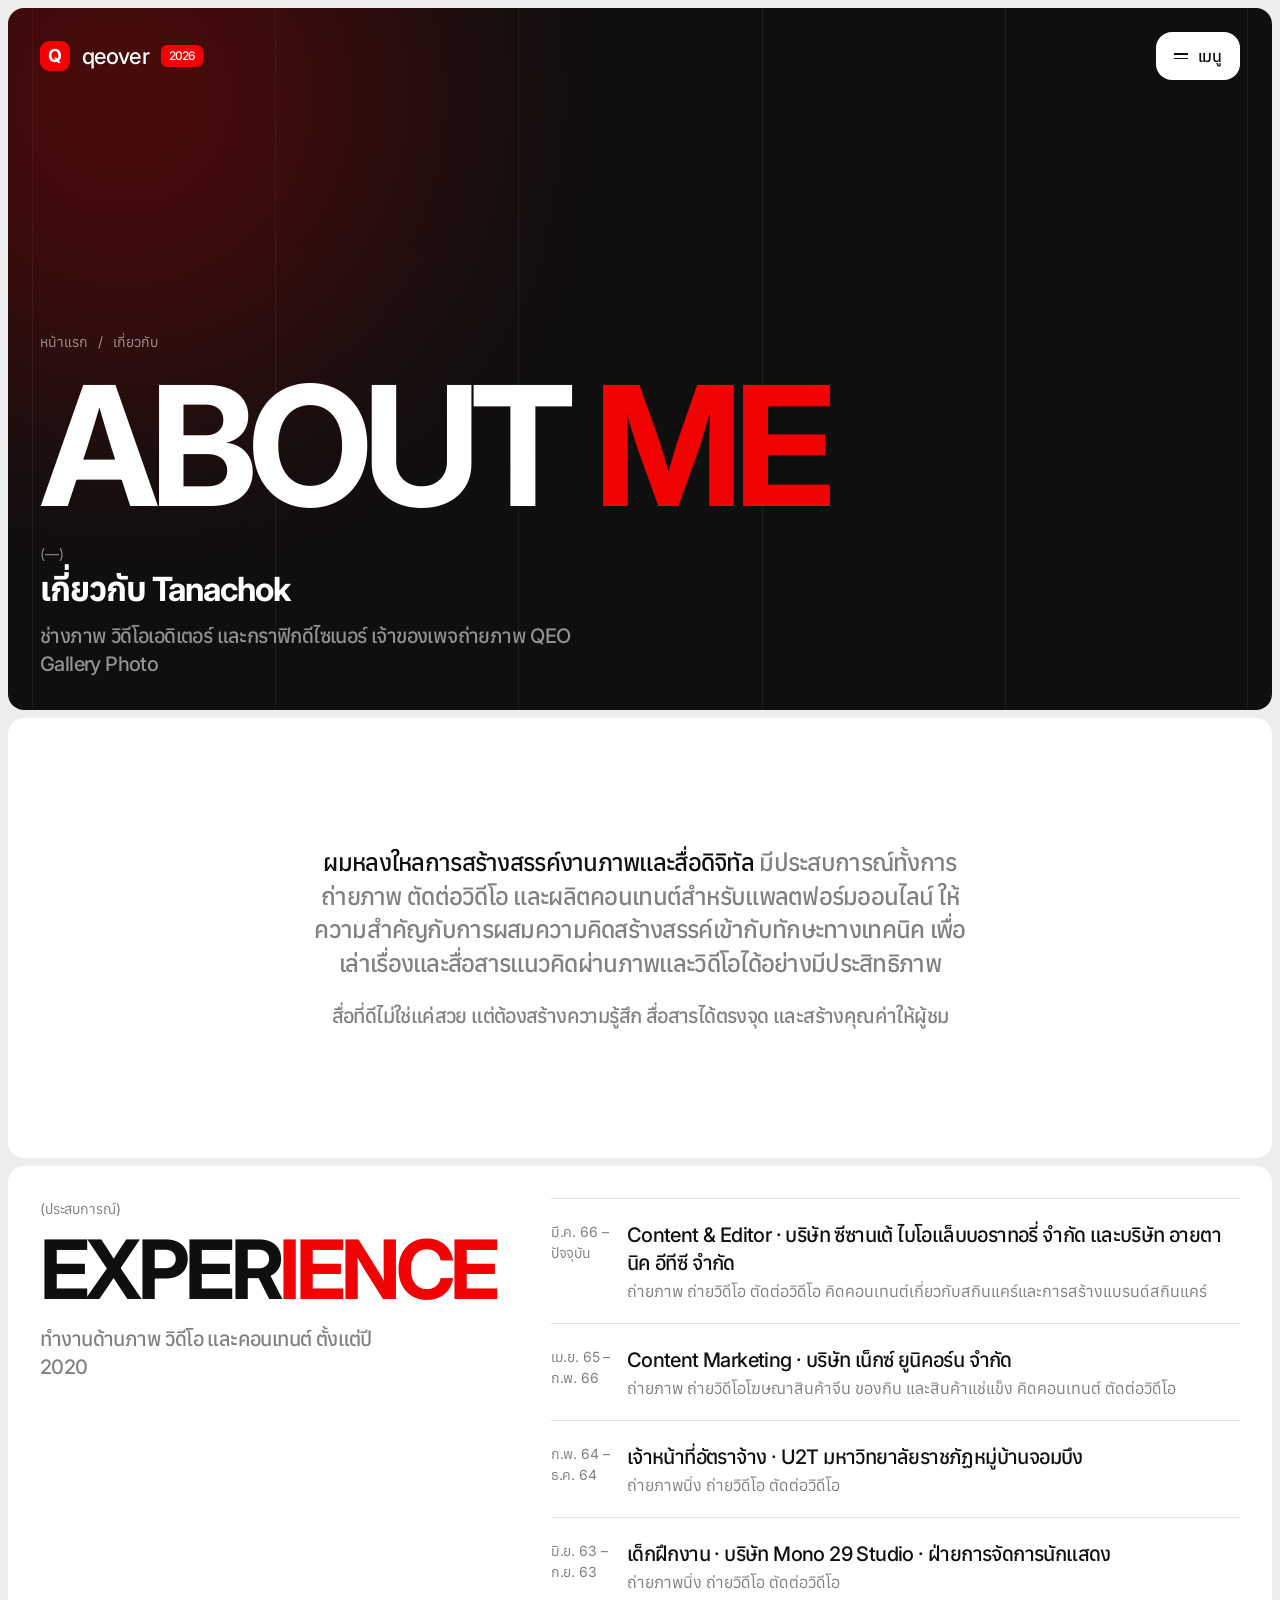
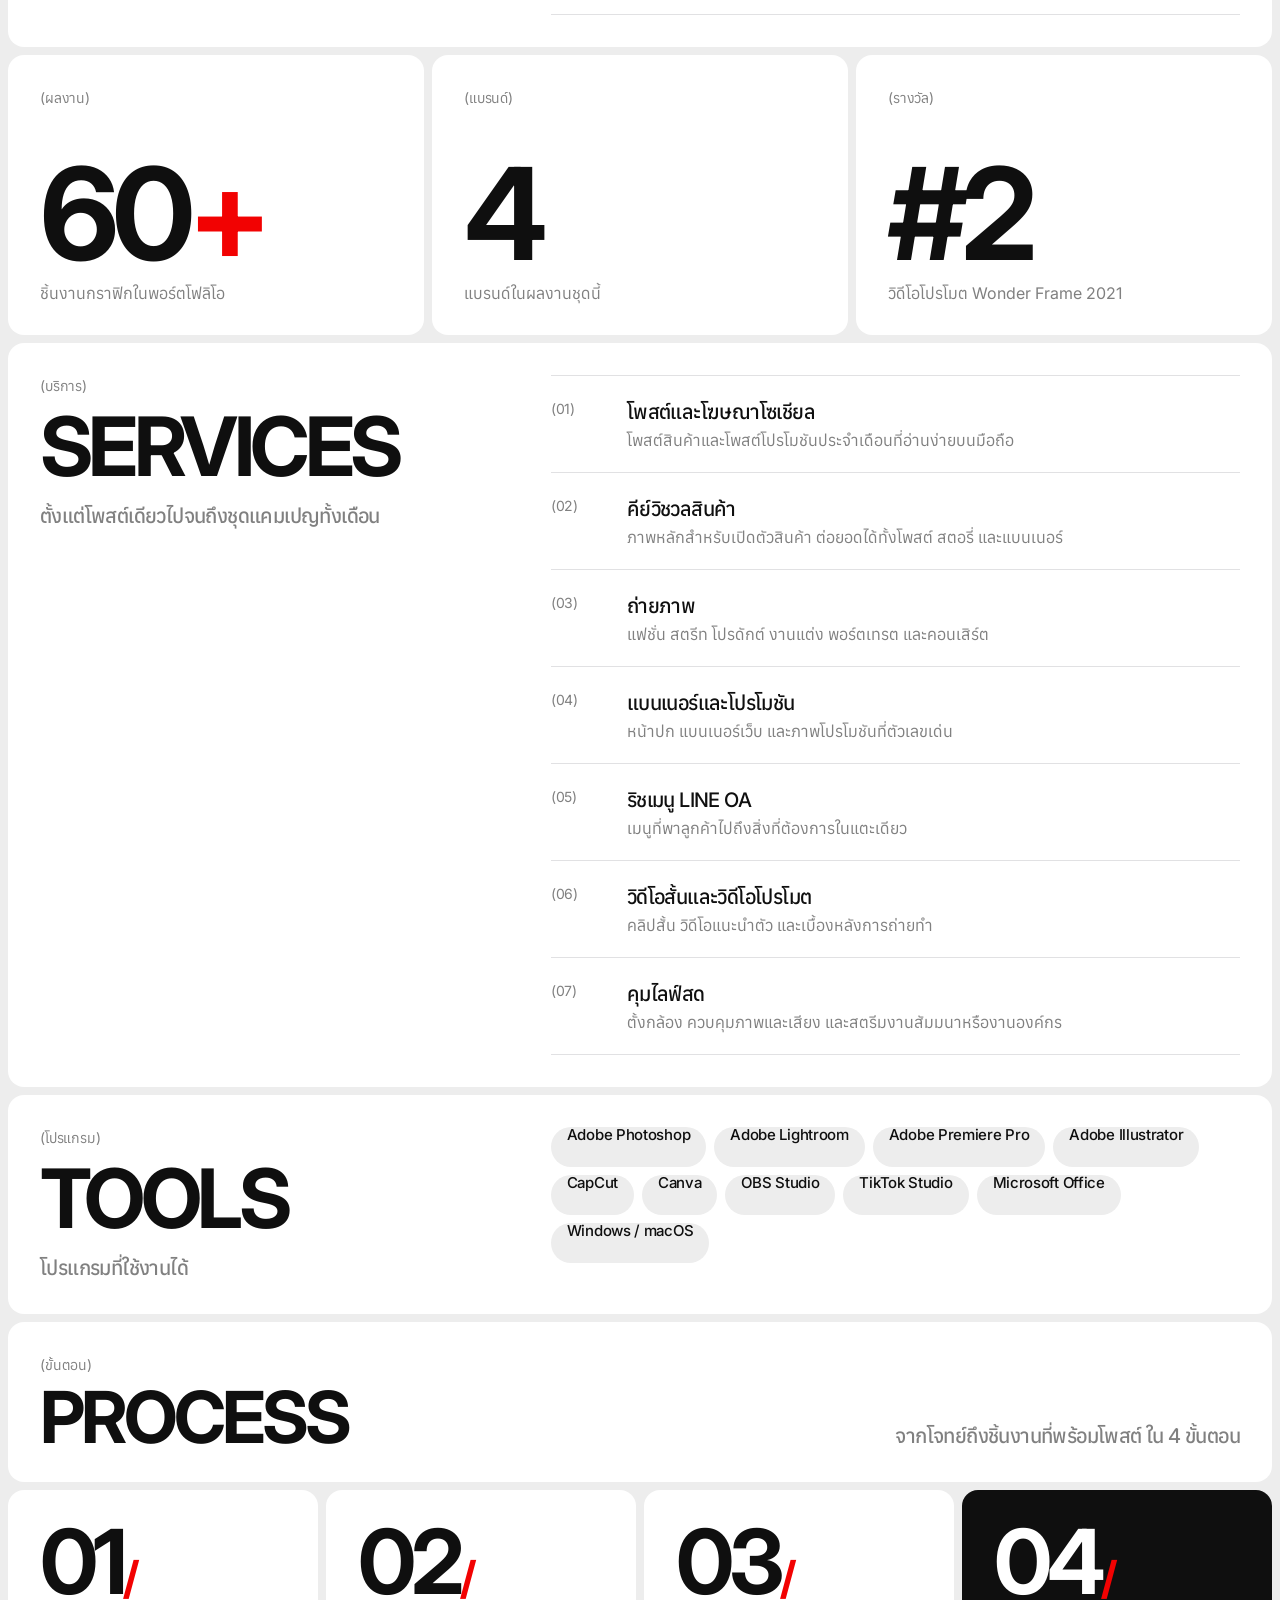
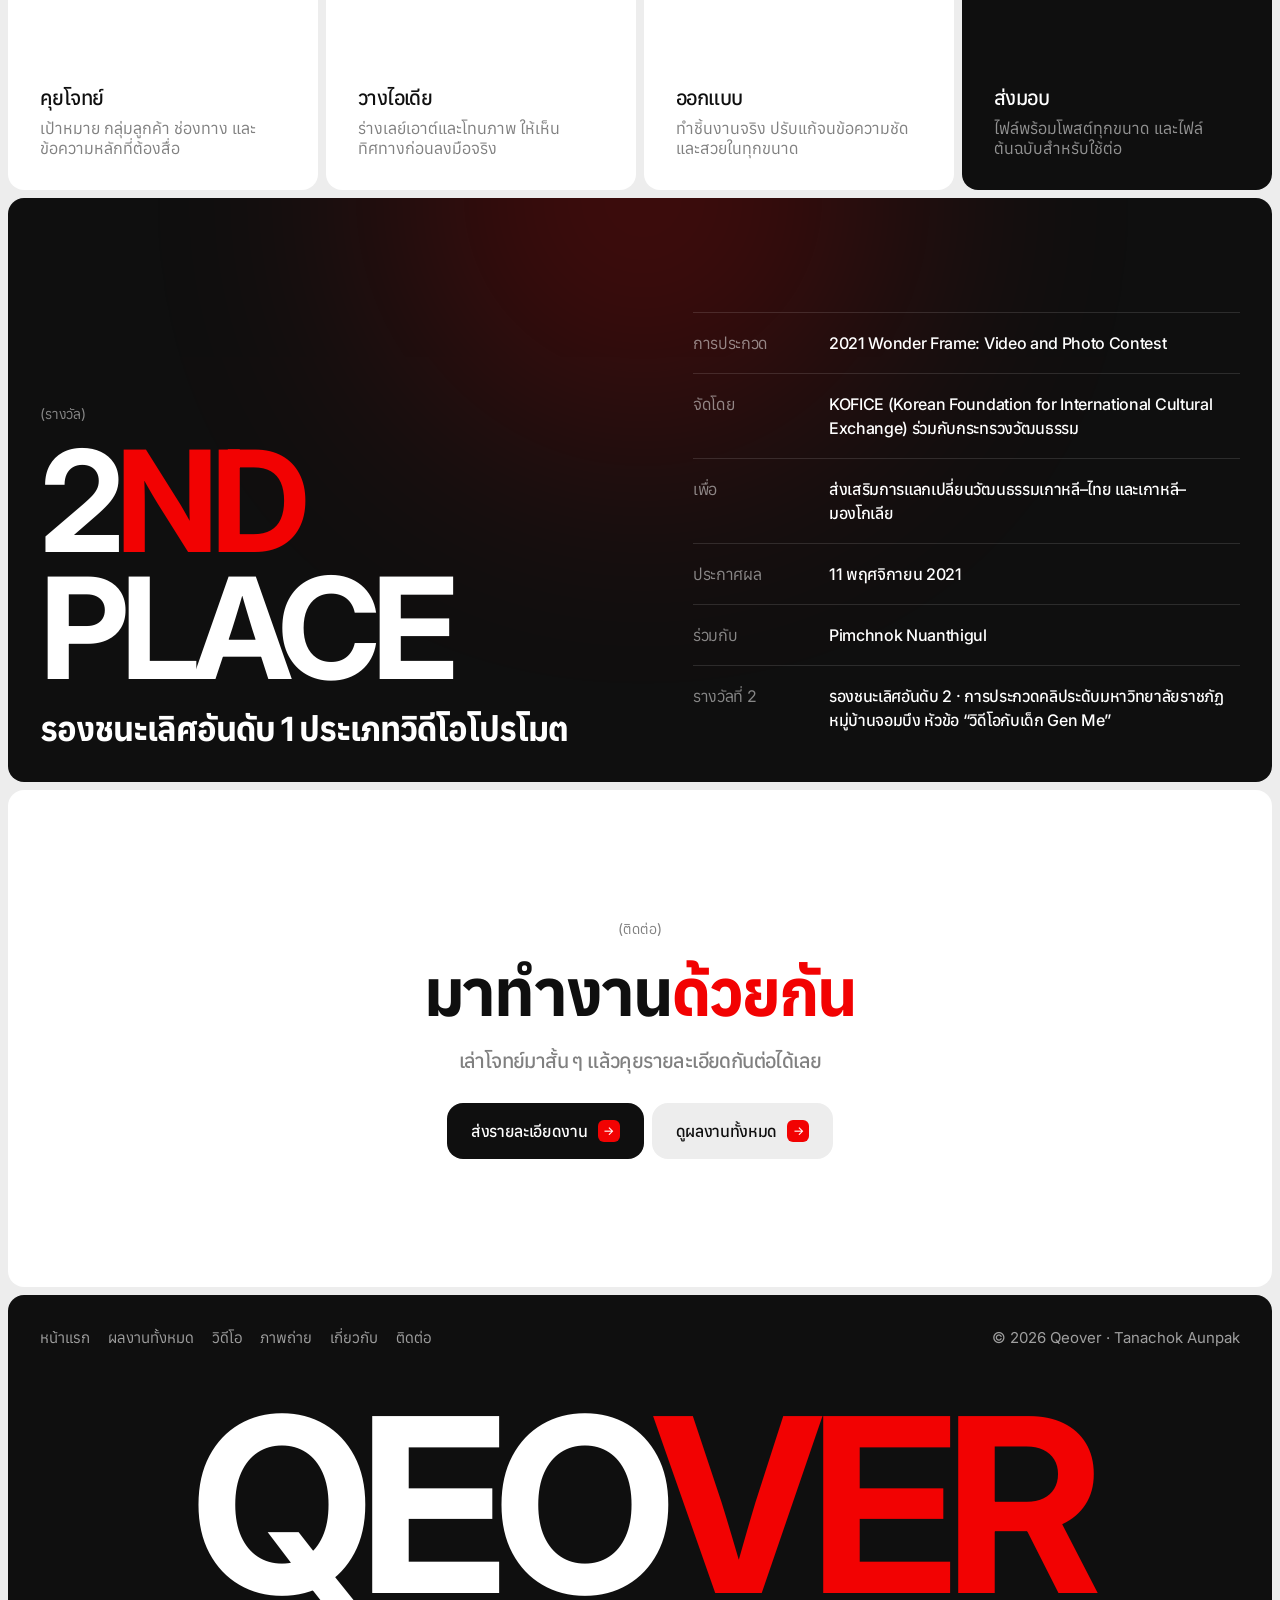
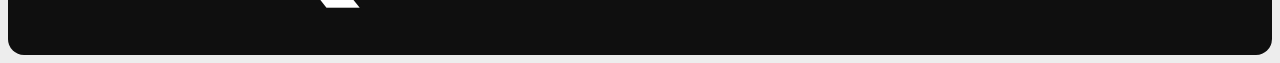
==== commit 02273e23: "Remove contact form, move photography into services and work, fix mobile menu overlay Co-Authored-By" ====
--- a/about.html
+++ b/about.html
@@ -44,10 +44,10 @@
     <div>
       <div class="srow rv"><span class="num">(01)</span><div><p class="t20">โพสต์และโฆษณาโซเชียล</p><p class="grey">โพสต์สินค้าและโพสต์โปรโมชันประจำเดือนที่อ่านง่ายบนมือถือ</p></div></div>
       <div class="srow rv"><span class="num">(02)</span><div><p class="t20">คีย์วิชวลสินค้า</p><p class="grey">ภาพหลักสำหรับเปิดตัวสินค้า ต่อยอดได้ทั้งโพสต์ สตอรี่ และแบนเนอร์</p></div></div>
-      <div class="srow rv"><span class="num">(03)</span><div><p class="t20">แบนเนอร์และโปรโมชัน</p><p class="grey">หน้าปก แบนเนอร์เว็บ และภาพโปรโมชันที่ตัวเลขเด่น</p></div></div>
-      <div class="srow rv"><span class="num">(04)</span><div><p class="t20">ริชเมนู LINE OA</p><p class="grey">เมนูที่พาลูกค้าไปถึงสิ่งที่ต้องการในแตะเดียว</p></div></div>
-      <div class="srow rv"><span class="num">(05)</span><div><p class="t20">วิดีโอสั้นและวิดีโอโปรโมต</p><p class="grey">คลิปสั้น วิดีโอแนะนำตัว และเบื้องหลังการถ่ายทำ</p></div></div>
-      <div class="srow rv"><span class="num">(06)</span><div><p class="t20">ถ่ายภาพ</p><p class="grey">แฟชั่น สตรีท โปรดักต์ งานแต่ง พอร์ตเทรต และคอนเสิร์ต</p></div></div>
+      <div class="srow rv"><span class="num">(03)</span><div><p class="t20">ถ่ายภาพ</p><p class="grey">แฟชั่น สตรีท โปรดักต์ งานแต่ง พอร์ตเทรต และคอนเสิร์ต</p></div></div>
+      <div class="srow rv"><span class="num">(04)</span><div><p class="t20">แบนเนอร์และโปรโมชัน</p><p class="grey">หน้าปก แบนเนอร์เว็บ และภาพโปรโมชันที่ตัวเลขเด่น</p></div></div>
+      <div class="srow rv"><span class="num">(05)</span><div><p class="t20">ริชเมนู LINE OA</p><p class="grey">เมนูที่พาลูกค้าไปถึงสิ่งที่ต้องการในแตะเดียว</p></div></div>
+      <div class="srow rv"><span class="num">(06)</span><div><p class="t20">วิดีโอสั้นและวิดีโอโปรโมต</p><p class="grey">คลิปสั้น วิดีโอแนะนำตัว และเบื้องหลังการถ่ายทำ</p></div></div>
       <div class="srow rv"><span class="num">(07)</span><div><p class="t20">คุมไลฟ์สด</p><p class="grey">ตั้งกล้อง ควบคุมภาพและเสียง และสตรีมงานสัมมนาหรืองานองค์กร</p></div></div>
     </div>
   </section>
--- a/assets/style.css
+++ b/assets/style.css
@@ -64,8 +64,8 @@
 .menu-btn i b{display:block;width:14px;height:1.5px;background:var(--ink);transition:transform .35s var(--ease)}
 .menu.open .menu-btn i b:first-child{transform:translateY(2.25px) rotate(45deg)}
 .menu.open .menu-btn i b:last-child{transform:translateY(-2.25px) rotate(-45deg)}
-.menu-list{position:absolute;right:0;top:56px;width:310px;background:#fff;color:var(--ink);border-radius:var(--r);padding:10px;opacity:0;transform:translateY(-8px) scale(.98);transform-origin:top right;pointer-events:none;transition:opacity .35s var(--ease),transform .4s var(--ease);box-shadow:0 20px 50px rgba(0,0,0,.18)}
-.menu.open .menu-list{opacity:1;transform:none;pointer-events:auto}
+.menu-list{position:fixed;z-index:1000;right:24px;top:90px;width:310px;background:#fff;color:var(--ink);border-radius:var(--r);padding:10px;opacity:0;transform:translateY(-8px) scale(.98);transform-origin:top right;pointer-events:none;transition:opacity .35s var(--ease),transform .4s var(--ease);box-shadow:0 20px 50px rgba(0,0,0,.18)}
+.menu-list.show{opacity:1;transform:none;pointer-events:auto}
 .menu-list a{display:flex;justify-content:space-between;align-items:center;padding:12px;border-radius:10px;font:500 16px/1.2 var(--body);letter-spacing:-.02em;transition:background .25s}
 .menu-list a:hover{background:var(--page)}
 .menu-list a span{color:var(--grey);font-weight:400;font-size:14px}
@@ -282,7 +282,7 @@
   .filters .sep{display:none}
   .count{margin-left:0;width:100%}
   .lb .stage{padding:0 12px}
-  .menu-list{width:min(310px,calc(100vw - 48px))}
+  .menu-list{width:min(310px,calc(100vw - 48px));right:24px}
   .badge{display:none}
   .next{flex-direction:column;align-items:flex-start;min-height:260px}
 }
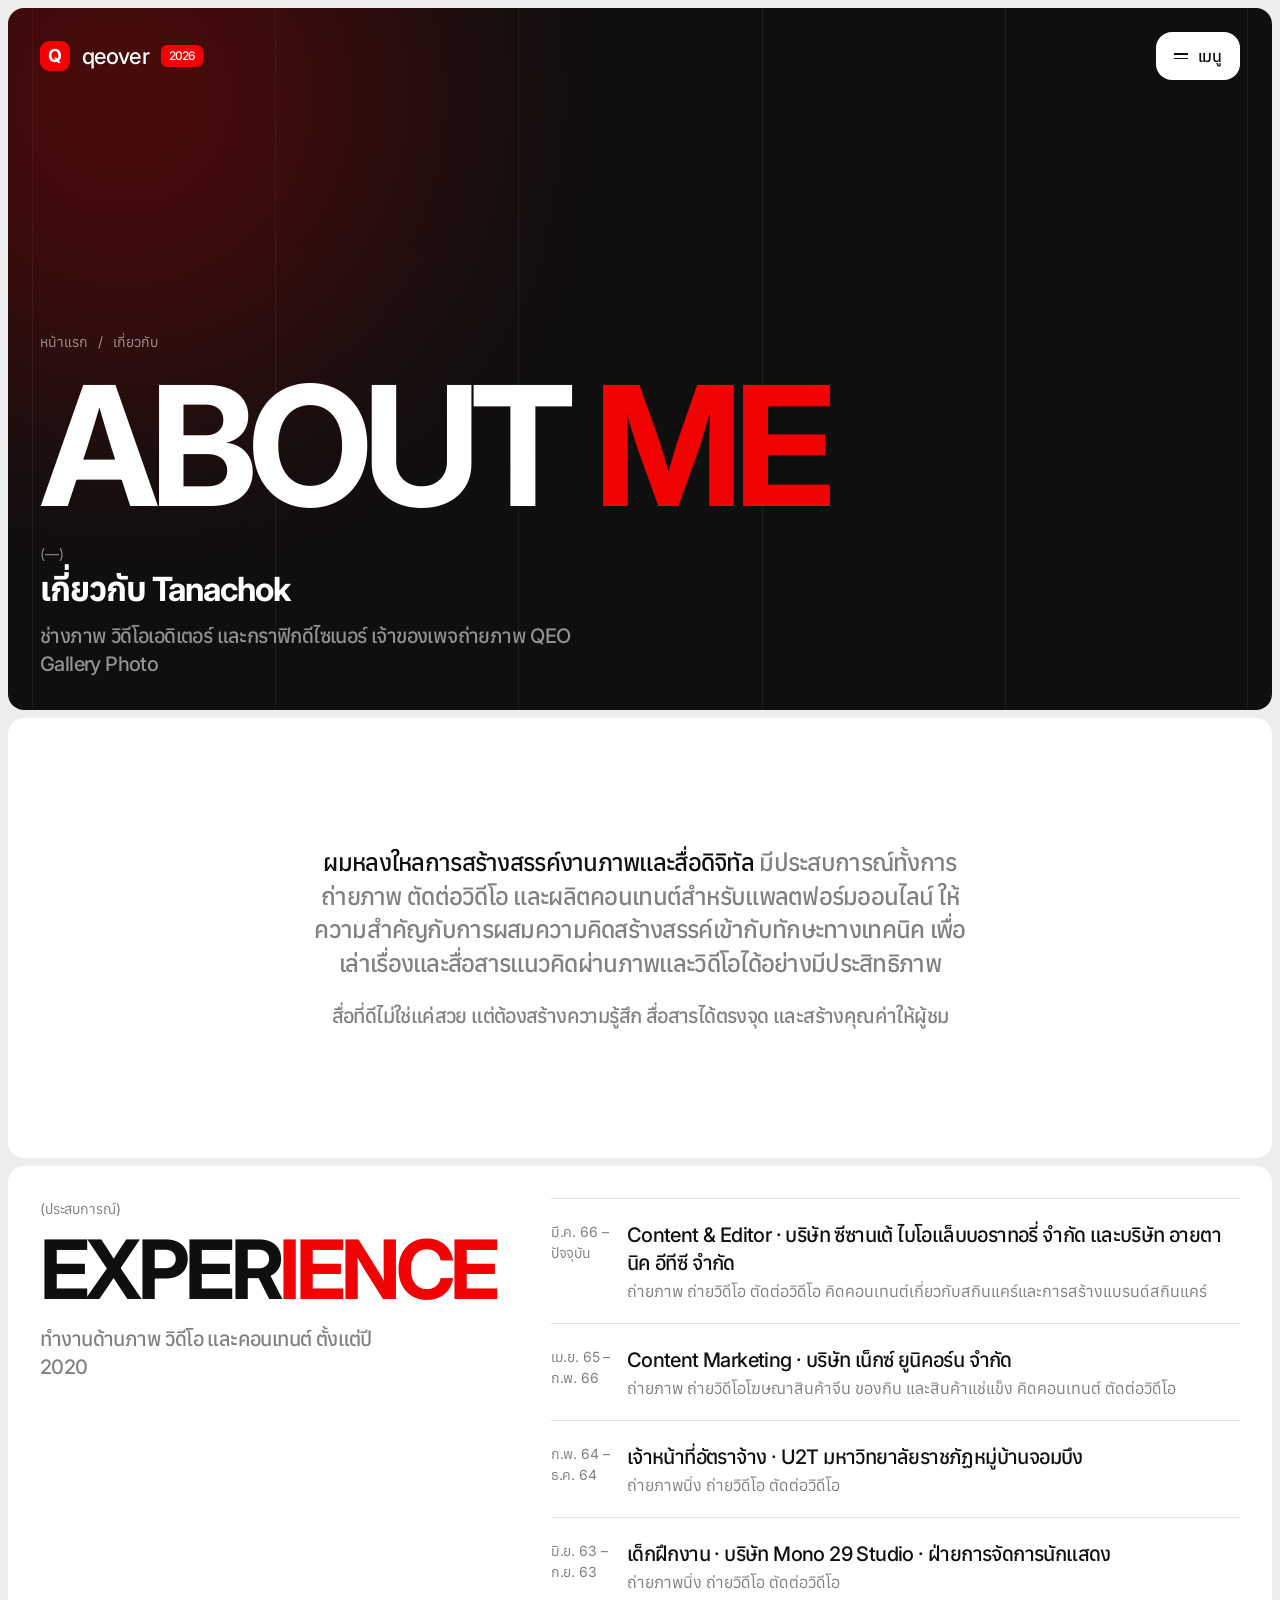
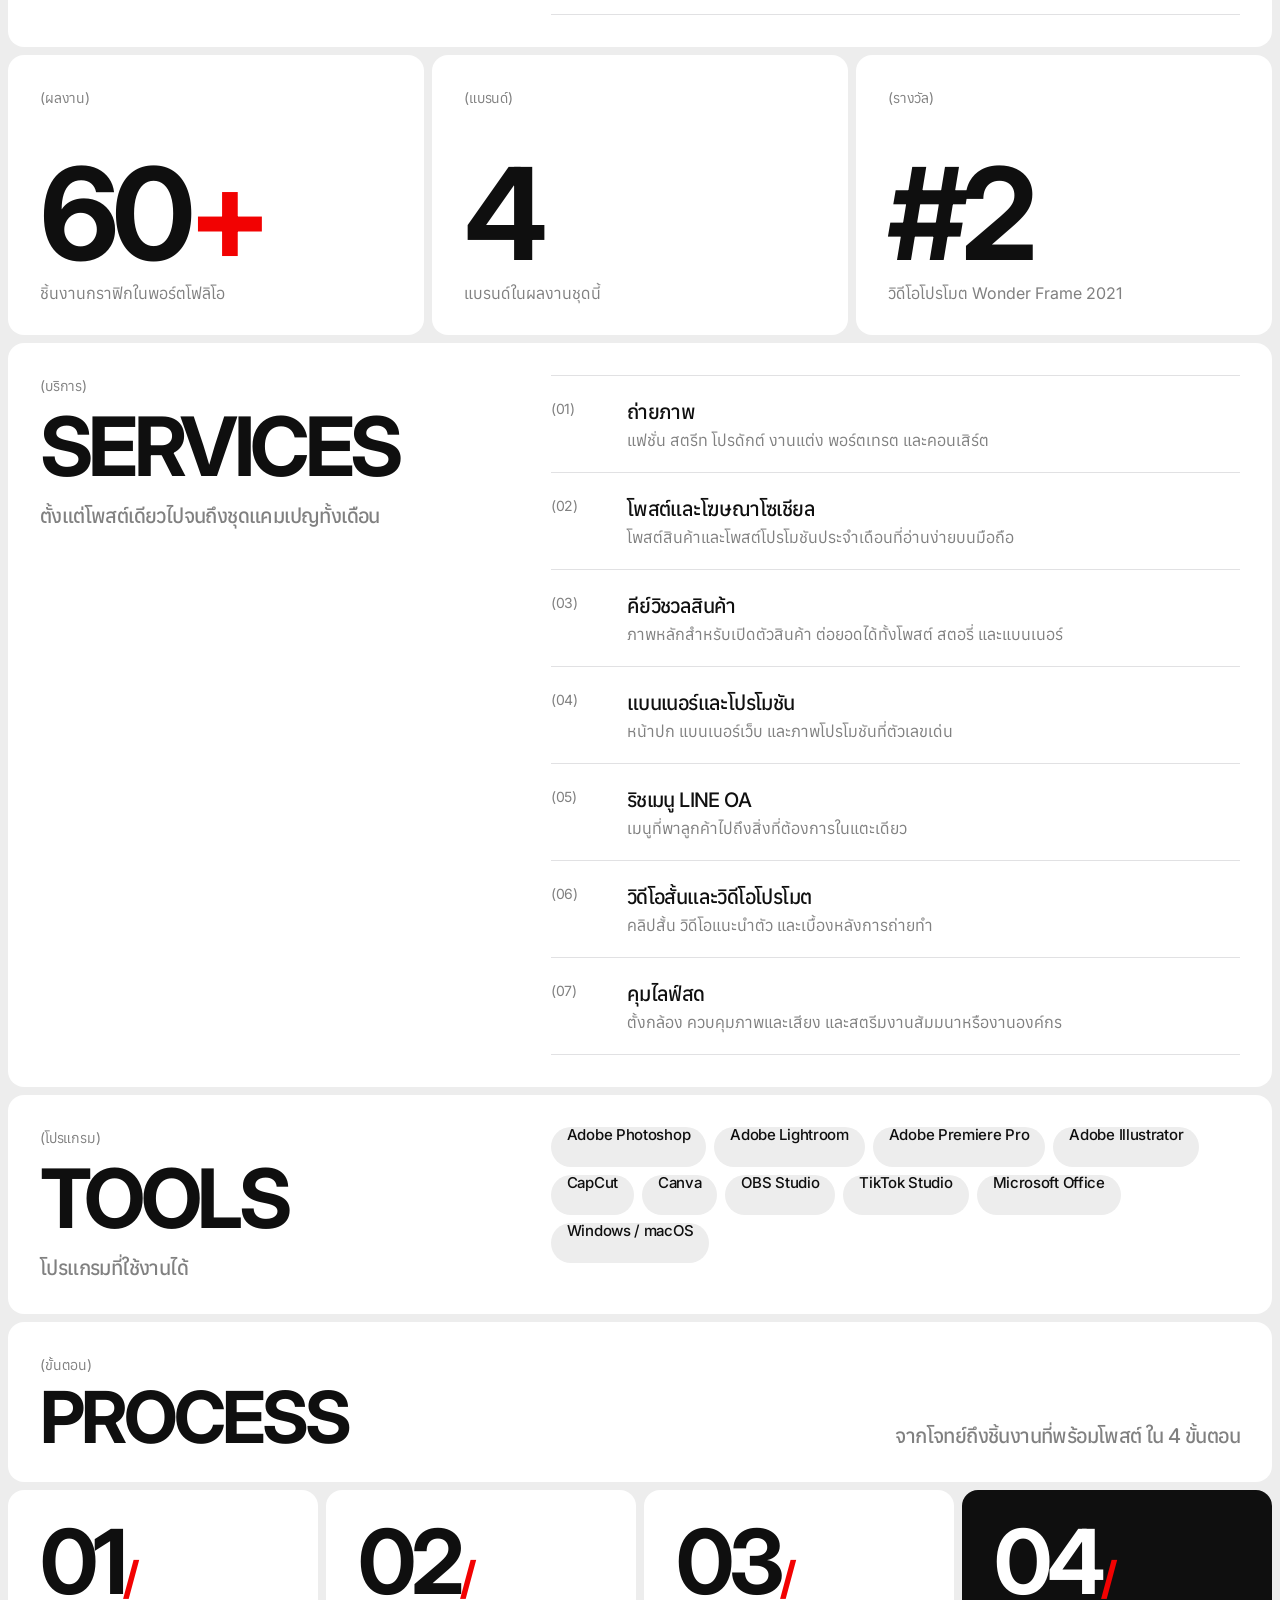
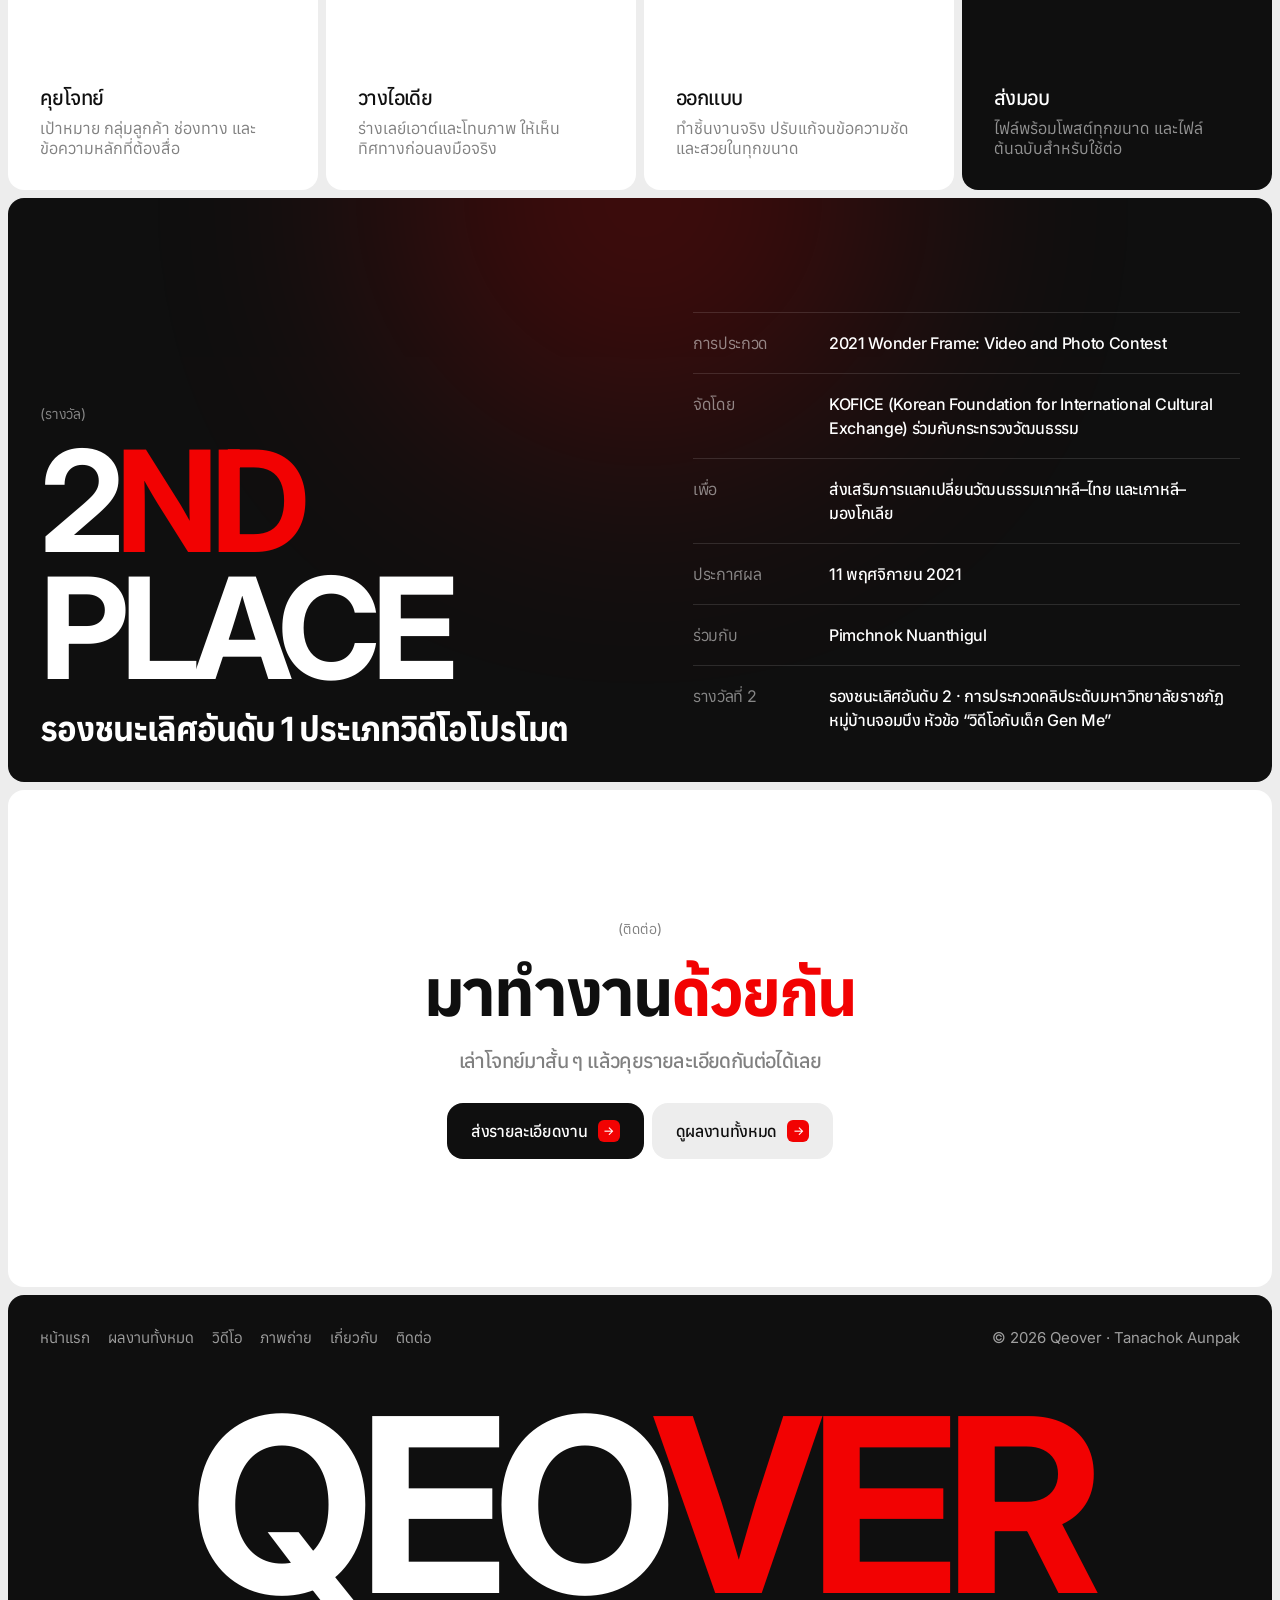
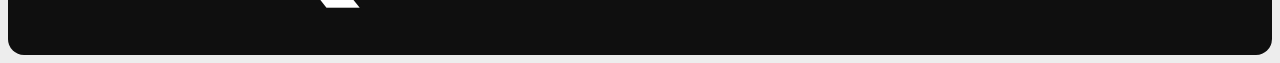
==== commit a6fc5aec: "Make photography the lead service and first work card Co-Authored-By: Claude Haiku 5.5 <noreply@anth" ====
--- a/about.html
+++ b/about.html
@@ -42,9 +42,9 @@
   <section class="panel split" id="services">
     <div><span class="num rv">(บริการ)</span><h2 class="disp rv" style="--n:1;margin-top:14px">Services</h2><p class="t20 grey rv" style="--n:2;margin-top:18px;max-width:28ch">ตั้งแต่โพสต์เดียวไปจนถึงชุดแคมเปญทั้งเดือน</p></div>
     <div>
-      <div class="srow rv"><span class="num">(01)</span><div><p class="t20">โพสต์และโฆษณาโซเชียล</p><p class="grey">โพสต์สินค้าและโพสต์โปรโมชันประจำเดือนที่อ่านง่ายบนมือถือ</p></div></div>
-      <div class="srow rv"><span class="num">(02)</span><div><p class="t20">คีย์วิชวลสินค้า</p><p class="grey">ภาพหลักสำหรับเปิดตัวสินค้า ต่อยอดได้ทั้งโพสต์ สตอรี่ และแบนเนอร์</p></div></div>
-      <div class="srow rv"><span class="num">(03)</span><div><p class="t20">ถ่ายภาพ</p><p class="grey">แฟชั่น สตรีท โปรดักต์ งานแต่ง พอร์ตเทรต และคอนเสิร์ต</p></div></div>
+      <div class="srow rv"><span class="num">(01)</span><div><p class="t20">ถ่ายภาพ</p><p class="grey">แฟชั่น สตรีท โปรดักต์ งานแต่ง พอร์ตเทรต และคอนเสิร์ต</p></div></div>
+      <div class="srow rv"><span class="num">(02)</span><div><p class="t20">โพสต์และโฆษณาโซเชียล</p><p class="grey">โพสต์สินค้าและโพสต์โปรโมชันประจำเดือนที่อ่านง่ายบนมือถือ</p></div></div>
+      <div class="srow rv"><span class="num">(03)</span><div><p class="t20">คีย์วิชวลสินค้า</p><p class="grey">ภาพหลักสำหรับเปิดตัวสินค้า ต่อยอดได้ทั้งโพสต์ สตอรี่ และแบนเนอร์</p></div></div>
       <div class="srow rv"><span class="num">(04)</span><div><p class="t20">แบนเนอร์และโปรโมชัน</p><p class="grey">หน้าปก แบนเนอร์เว็บ และภาพโปรโมชันที่ตัวเลขเด่น</p></div></div>
       <div class="srow rv"><span class="num">(05)</span><div><p class="t20">ริชเมนู LINE OA</p><p class="grey">เมนูที่พาลูกค้าไปถึงสิ่งที่ต้องการในแตะเดียว</p></div></div>
       <div class="srow rv"><span class="num">(06)</span><div><p class="t20">วิดีโอสั้นและวิดีโอโปรโมต</p><p class="grey">คลิปสั้น วิดีโอแนะนำตัว และเบื้องหลังการถ่ายทำ</p></div></div>
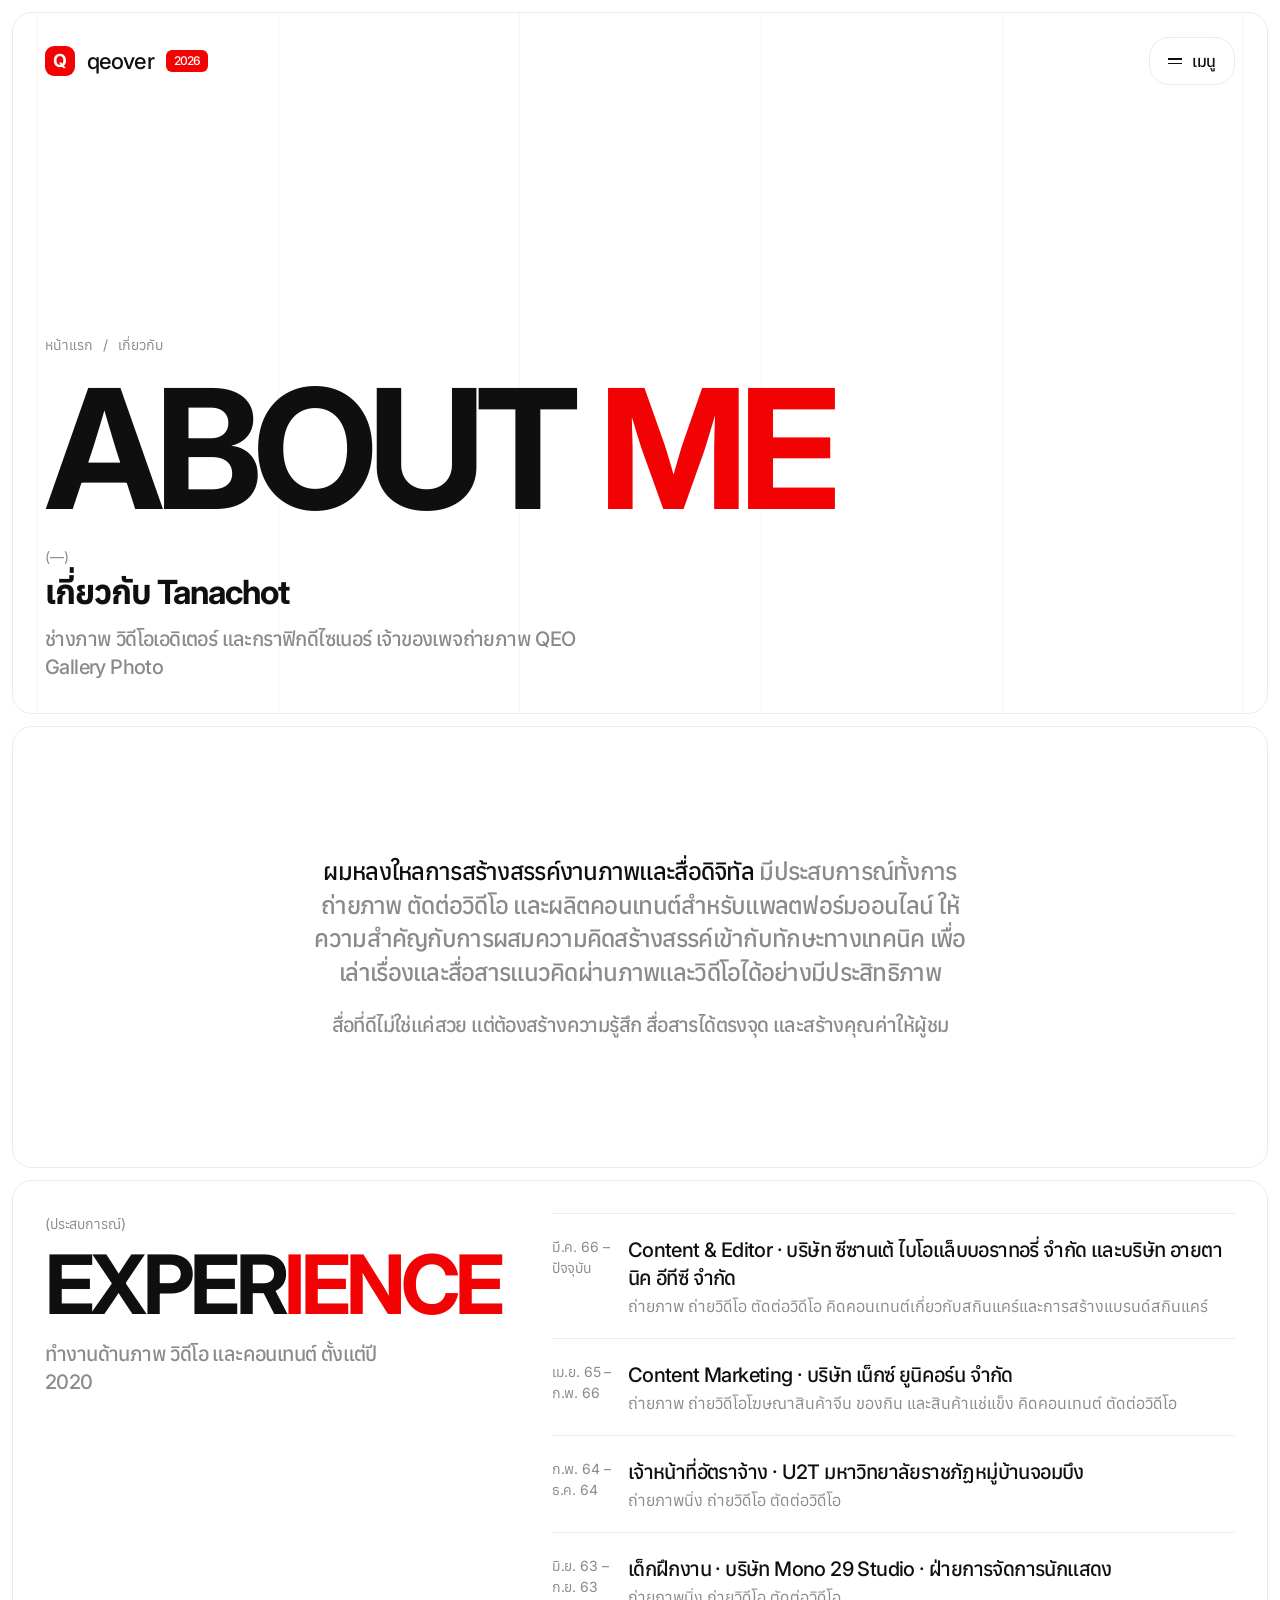
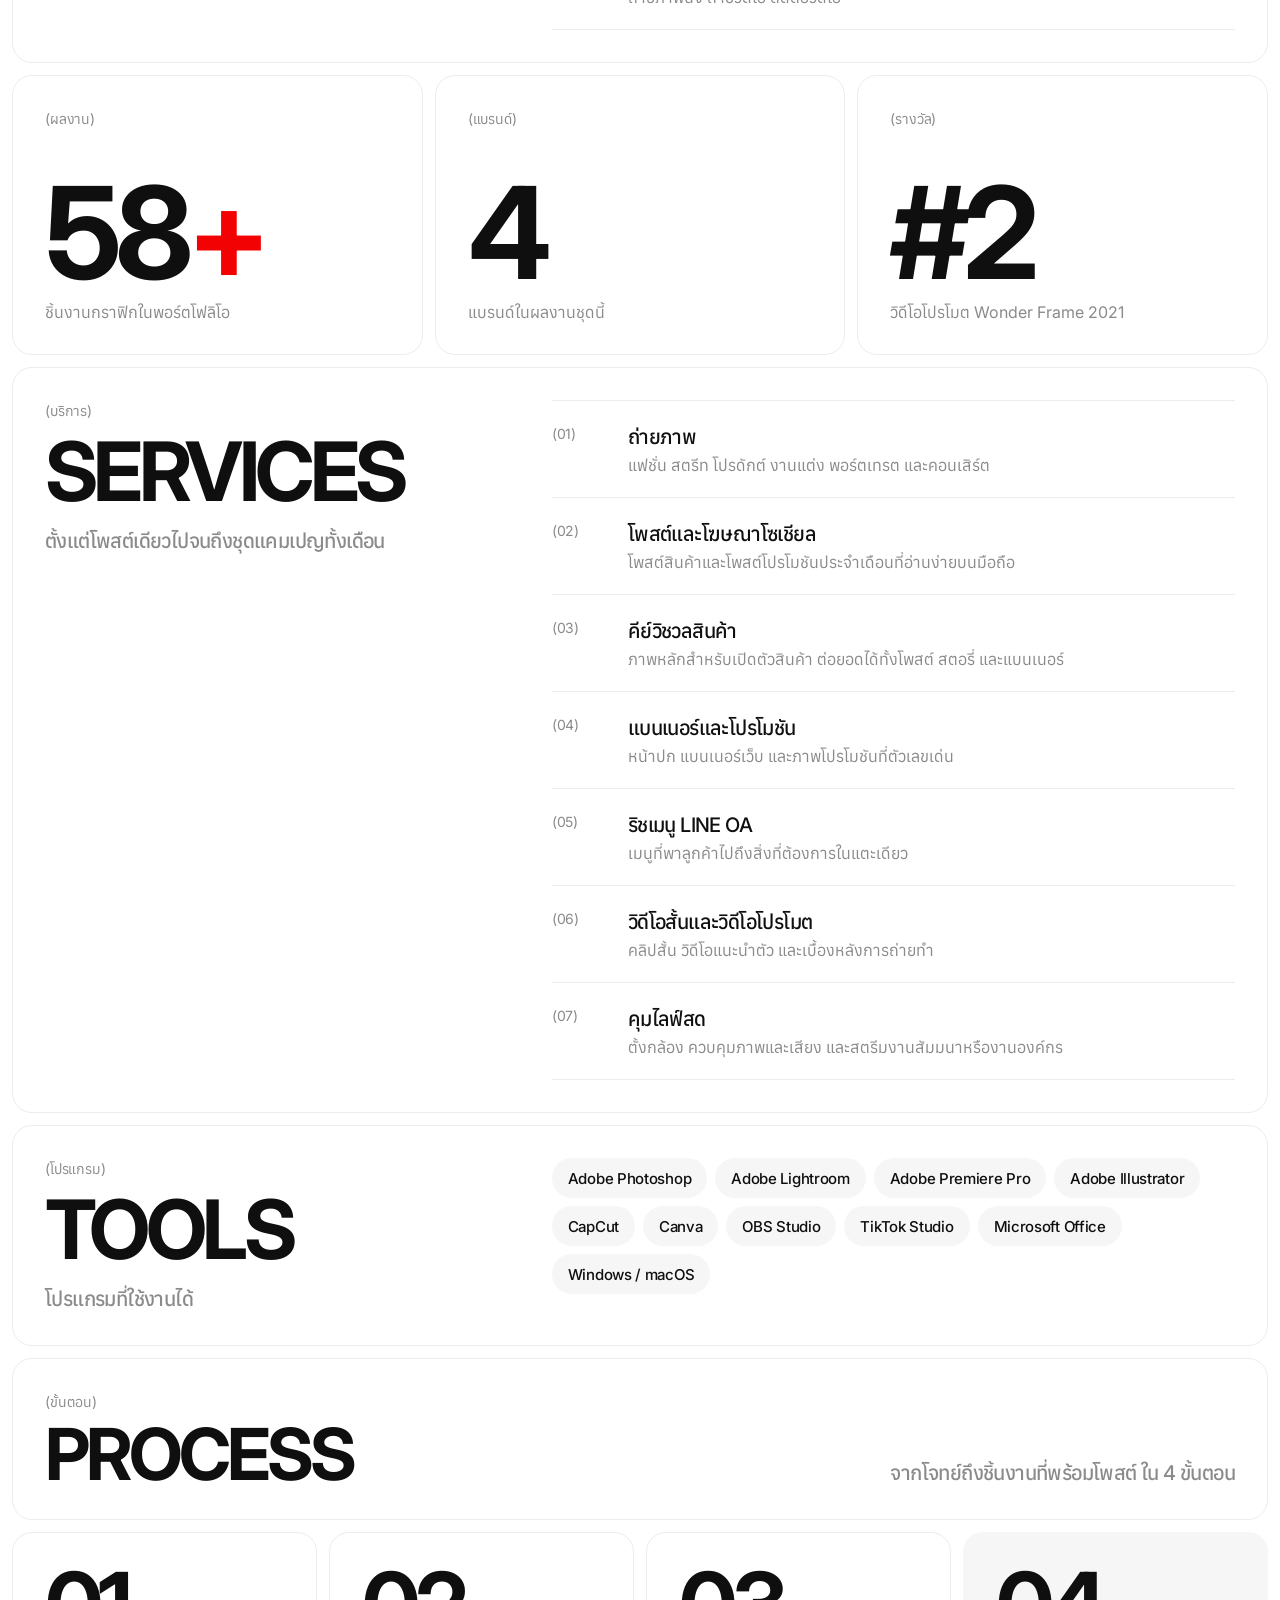
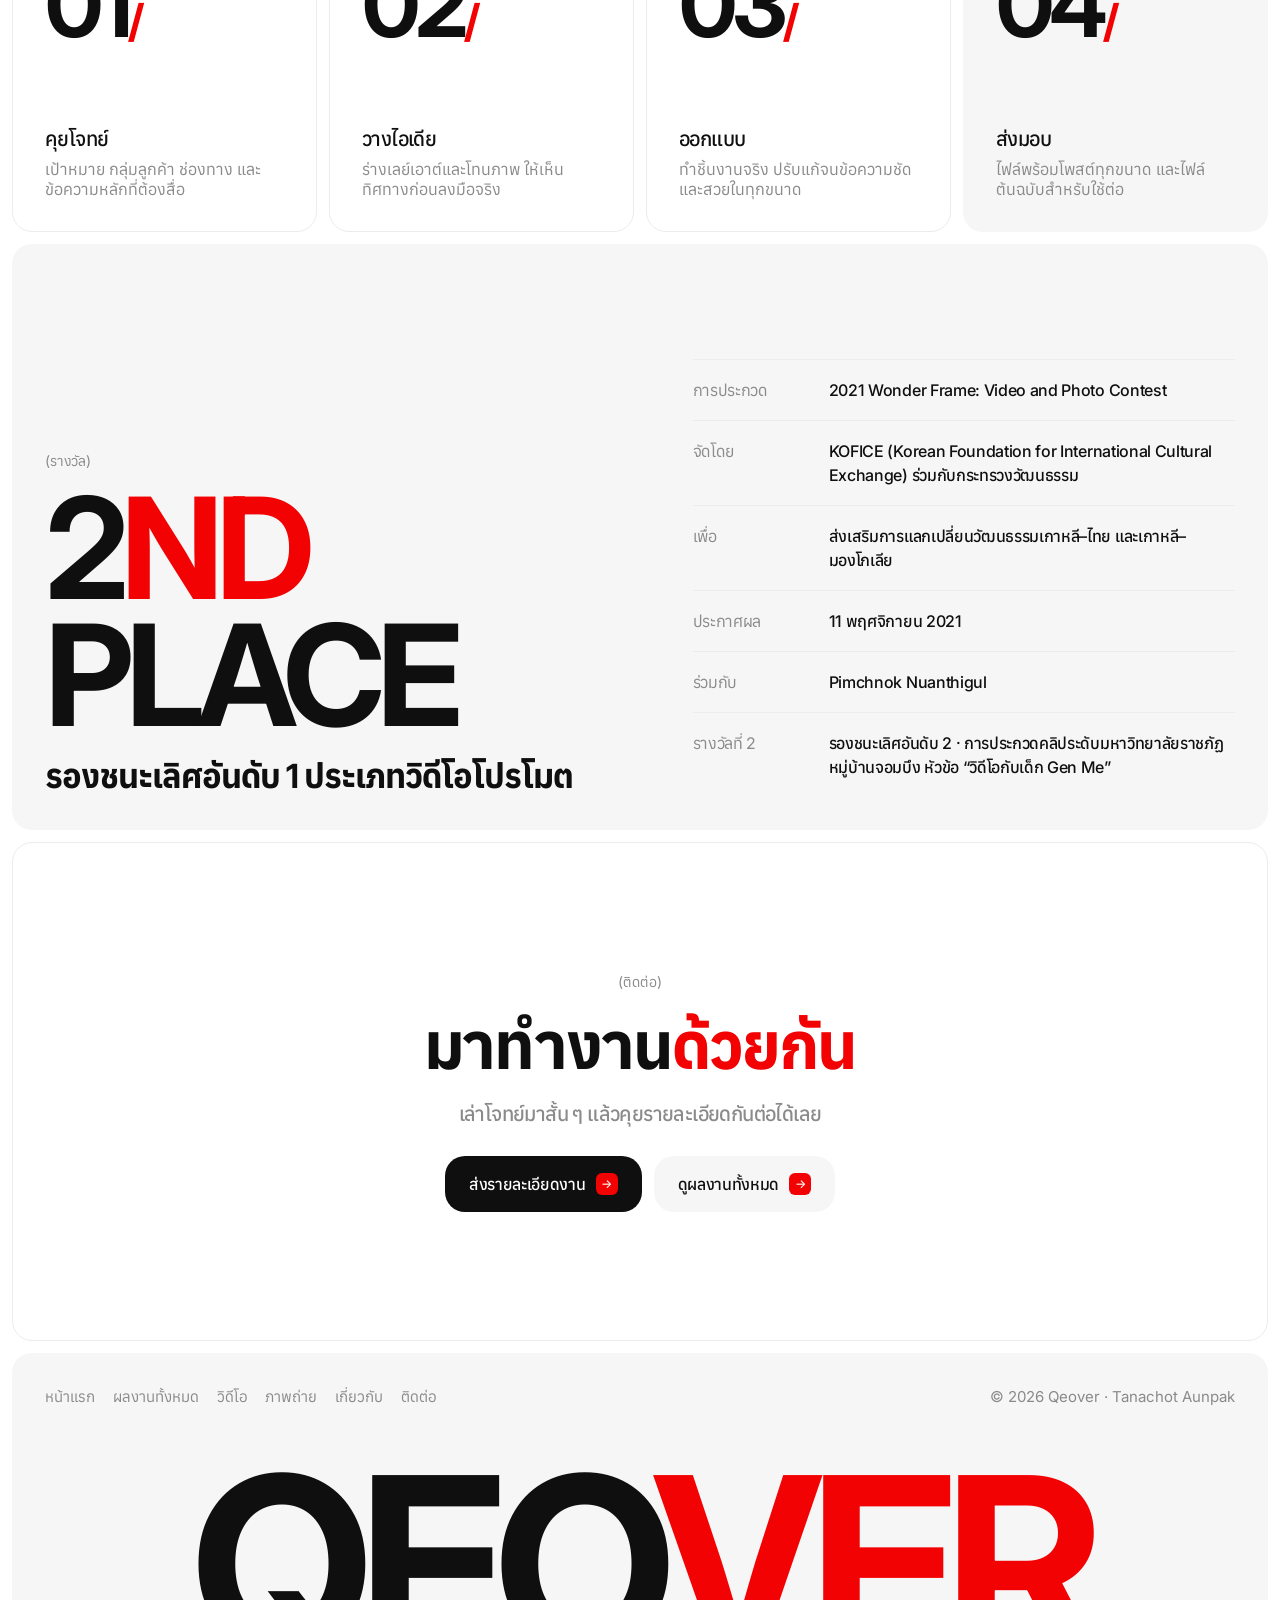
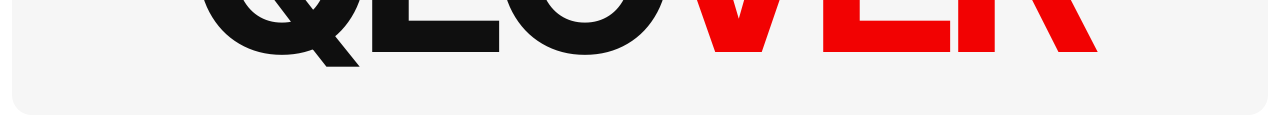
==== commit 15252bc6: "White minimal theme; rename Tanachok to Tanachot Co-Authored-By: Claude Opus 5.5 <noreply@anthropic." ====
--- a/about.html
+++ b/about.html
@@ -4,12 +4,12 @@
 <meta charset="utf-8">
 <meta name="viewport" content="width=device-width, initial-scale=1">
 <title>เกี่ยวกับ — Qeover</title>
-<meta name="description" content="Tanachok Aunpak ช่างภาพ วิดีโอเอดิเตอร์ และกราฟิกดีไซเนอร์ ประสบการณ์ บริการ โปรแกรม และรางวัล">
+<meta name="description" content="Tanachot Aunpak ช่างภาพ วิดีโอเอดิเตอร์ และกราฟิกดีไซเนอร์ ประสบการณ์ บริการ โปรแกรม และรางวัล">
 <link rel="preconnect" href="https://fonts.googleapis.com">
 <link rel="preconnect" href="https://fonts.gstatic.com" crossorigin>
 <link href="https://fonts.googleapis.com/css2?family=Inter:opsz,wght@14..32,400..700&family=Anuphan:wght@400;500;700&display=swap" rel="stylesheet">
 <link rel="stylesheet" href="assets/style.css">
-<script type="application/ld+json">{"@context":"https://schema.org","@type":"Person","name":"Tanachok Aunpak","brand":"Qeover","jobTitle":"Graphic Designer and Video Creator","award":"2nd place, Promotional Video, 2021 Wonder Frame: Video and Photo Contest (KOFICE)"}</script>
+<script type="application/ld+json">{"@context":"https://schema.org","@type":"Person","name":"Tanachot Aunpak","brand":"Qeover","jobTitle":"Graphic Designer and Video Creator","award":"2nd place, Promotional Video, 2021 Wonder Frame: Video and Photo Contest (KOFICE)"}</script>
 </head>
 <body>
 <main class="stack" id="top">
@@ -23,7 +23,7 @@
     <div class="in">
       <div class="crumb bi" style="--n:1"><a href="index.html">หน้าแรก</a><span>/</span><span>เกี่ยวกับ</span></div>
       <h1 class="disp fit bi" style="--n:2">About <span class="ac">me</span></h1>
-      <div class="row"><div><p class="num bi" style="--n:3">(—)</p><p class="th-disp bi" style="--n:3;font-size:clamp(26px,2.6vw,40px);margin-top:6px">เกี่ยวกับ Tanachok</p><p class="t20 grey bi" style="--n:4;margin-top:12px;max-width:560px">ช่างภาพ วิดีโอเอดิเตอร์ และกราฟิกดีไซเนอร์ เจ้าของเพจถ่ายภาพ QEO Gallery Photo</p></div></div>
+      <div class="row"><div><p class="num bi" style="--n:3">(—)</p><p class="th-disp bi" style="--n:3;font-size:clamp(26px,2.6vw,40px);margin-top:6px">เกี่ยวกับ Tanachot</p><p class="t20 grey bi" style="--n:4;margin-top:12px;max-width:560px">ช่างภาพ วิดีโอเอดิเตอร์ และกราฟิกดีไซเนอร์ เจ้าของเพจถ่ายภาพ QEO Gallery Photo</p></div></div>
     </div>
   </section>
   <section class="panel stmt">
@@ -83,7 +83,7 @@
     <div class="btns rv" style="--n:3"><a href="contact.html" class="btn " ><span class="roll"><span>ส่งรายละเอียดงาน</span><span>ส่งรายละเอียดงาน</span></span><span class="ic">→</span></a><a href="work.html" class="btn ghost" ><span class="roll"><span>ดูผลงานทั้งหมด</span><span>ดูผลงานทั้งหมด</span></span><span class="ic">→</span></a></div>
   </section>
   <footer class="panel dark foot-panel">
-    <div class="row"><nav aria-label="ลิงก์ท้ายเว็บ"><a href="index.html">หน้าแรก</a><a href="work.html">ผลงานทั้งหมด</a><a href="video.html">วิดีโอ</a><a href="photo.html">ภาพถ่าย</a><a href="about.html">เกี่ยวกับ</a><a href="contact.html">ติดต่อ</a></nav><span>© 2026 Qeover · Tanachok Aunpak</span></div>
+    <div class="row"><nav aria-label="ลิงก์ท้ายเว็บ"><a href="index.html">หน้าแรก</a><a href="work.html">ผลงานทั้งหมด</a><a href="video.html">วิดีโอ</a><a href="photo.html">ภาพถ่าย</a><a href="about.html">เกี่ยวกับ</a><a href="contact.html">ติดต่อ</a></nav><span>© 2026 Qeover · Tanachot Aunpak</span></div>
     <div class="mega disp fit">Qeo<span class="ac">ver</span></div>
   </footer>
 </main>
--- a/assets/style.css
+++ b/assets/style.css
@@ -1,4 +1,4 @@
-/* Tanachok Aunpak — portfolio
+/* Tanachot Aunpak — portfolio
    Style: Guidy-inspired. Barlow Condensed italic display, Kanit italic for Thai display,
    Switzer + Anuphan body. Grey page, framed panels, one accent. */
 :root{
@@ -185,7 +185,7 @@
 .filters{display:flex;flex-wrap:wrap;gap:8px;align-items:center;padding:var(--pad)}
 .filters .lbl{font:400 14px/1 var(--body);color:var(--grey);margin-right:6px}
 .filters .sep{width:1px;height:28px;background:var(--line);margin:0 8px}
-.chip{height:40px;padding:0 16px;border-radius:800px;border:0;background:var(--page);font:500 15px/1 var(--body);letter-spacing:-.02em;cursor:pointer;transition:background .3s,color .3s}
+.chip{display:inline-flex;align-items:center;justify-content:center;height:40px;padding:0 16px;border-radius:800px;border:0;background:var(--page);font:500 15px/1 var(--body);letter-spacing:-.02em;cursor:pointer;transition:background .3s,color .3s}
 .chip:hover{background:#E2E2E2}
 .chip[aria-pressed="true"]{background:var(--ink);color:#fff}
 .chip small{font-weight:400;opacity:.55;margin-left:6px}
@@ -313,5 +313,37 @@
 @media (max-width:1100px){.vgrid{columns:3}}
 @media (max-width:760px){.vgrid{columns:2}.vfeat{grid-template-columns:1fr}.play{width:46px;height:46px;margin:-23px 0 0 -23px}}
 @media (max-width:420px){.vgrid{columns:1}}
-.ways div{background:none;border-radius:0;border-bottom:1px solid var(--line);padding:18px 2px;min-height:58px}
-.ways div:first-child{border-top:1px solid var(--line)}
+.ways div,.ways a{background:none;border-radius:0;border-bottom:1px solid var(--line);padding:18px 2px;min-height:58px;transition:color .3s,padding .3s}
+.ways div:first-child,.ways a:first-child{border-top:1px solid var(--line)}
+.ways a:hover{color:var(--accent,#F20202);padding-left:10px}
+.ways a span{word-break:break-all}
+
+/* ===== White, clean, minimal theme ===== */
+:root{--page:#FFFFFF;--soft:#F6F6F6;--line:#ECECEC;--grey:#8A8A8A;--gap:12px;--r:20px}
+body{background:#fff}
+.panel{background:#fff;border:1px solid var(--line)}
+.glow{display:none}
+/* dark blocks become light */
+.dark{background:var(--soft);color:var(--ink);border-color:transparent}
+.dark .grey,.dark .num,.dark .dl dt{color:var(--grey)}
+.dark .srow,.dark .dl div{border-color:var(--line)}
+.card.dark .go b{background:#fff}
+.card:hover,.card.dark:hover{background:#FAFAFA}
+/* soft fills for chips, rows, inputs */
+.chip,.btn.ghost,.card .go b,.menu-list a:hover,.menu-list a[aria-current="page"],.done,.field input,.field textarea{background:var(--soft)}
+.chip:hover{background:#EDEDED}
+.btn.light{background:#fff;color:var(--ink);border:1px solid var(--line)}
+.menu-btn{border:1px solid var(--line)}
+.menu-list{border:1px solid var(--line);box-shadow:0 16px 40px rgba(0,0,0,.08)}
+.tile{border:1px solid var(--line)}
+.tile .im,.strip a,.feature .im,.card .vis .f{background:var(--soft)}
+.card .vis .f{box-shadow:0 10px 24px rgba(0,0,0,.08)}
+.hero{background:#fff;border-color:var(--line)}
+.logo{color:var(--ink)}
+.roles span{color:var(--ink)}
+.roles span em{color:var(--grey)}
+.vlines i,.vlines i:last-child{border-color:rgba(0,0,0,.04)}
+.crumb{color:var(--grey)}.crumb a:hover{color:var(--ink)}
+.foot-panel{background:var(--soft)}
+.foot-panel .row{color:var(--grey)}.foot-panel nav a:hover{color:var(--ink)}
+.phead{background:#fff;border-color:var(--line)}
